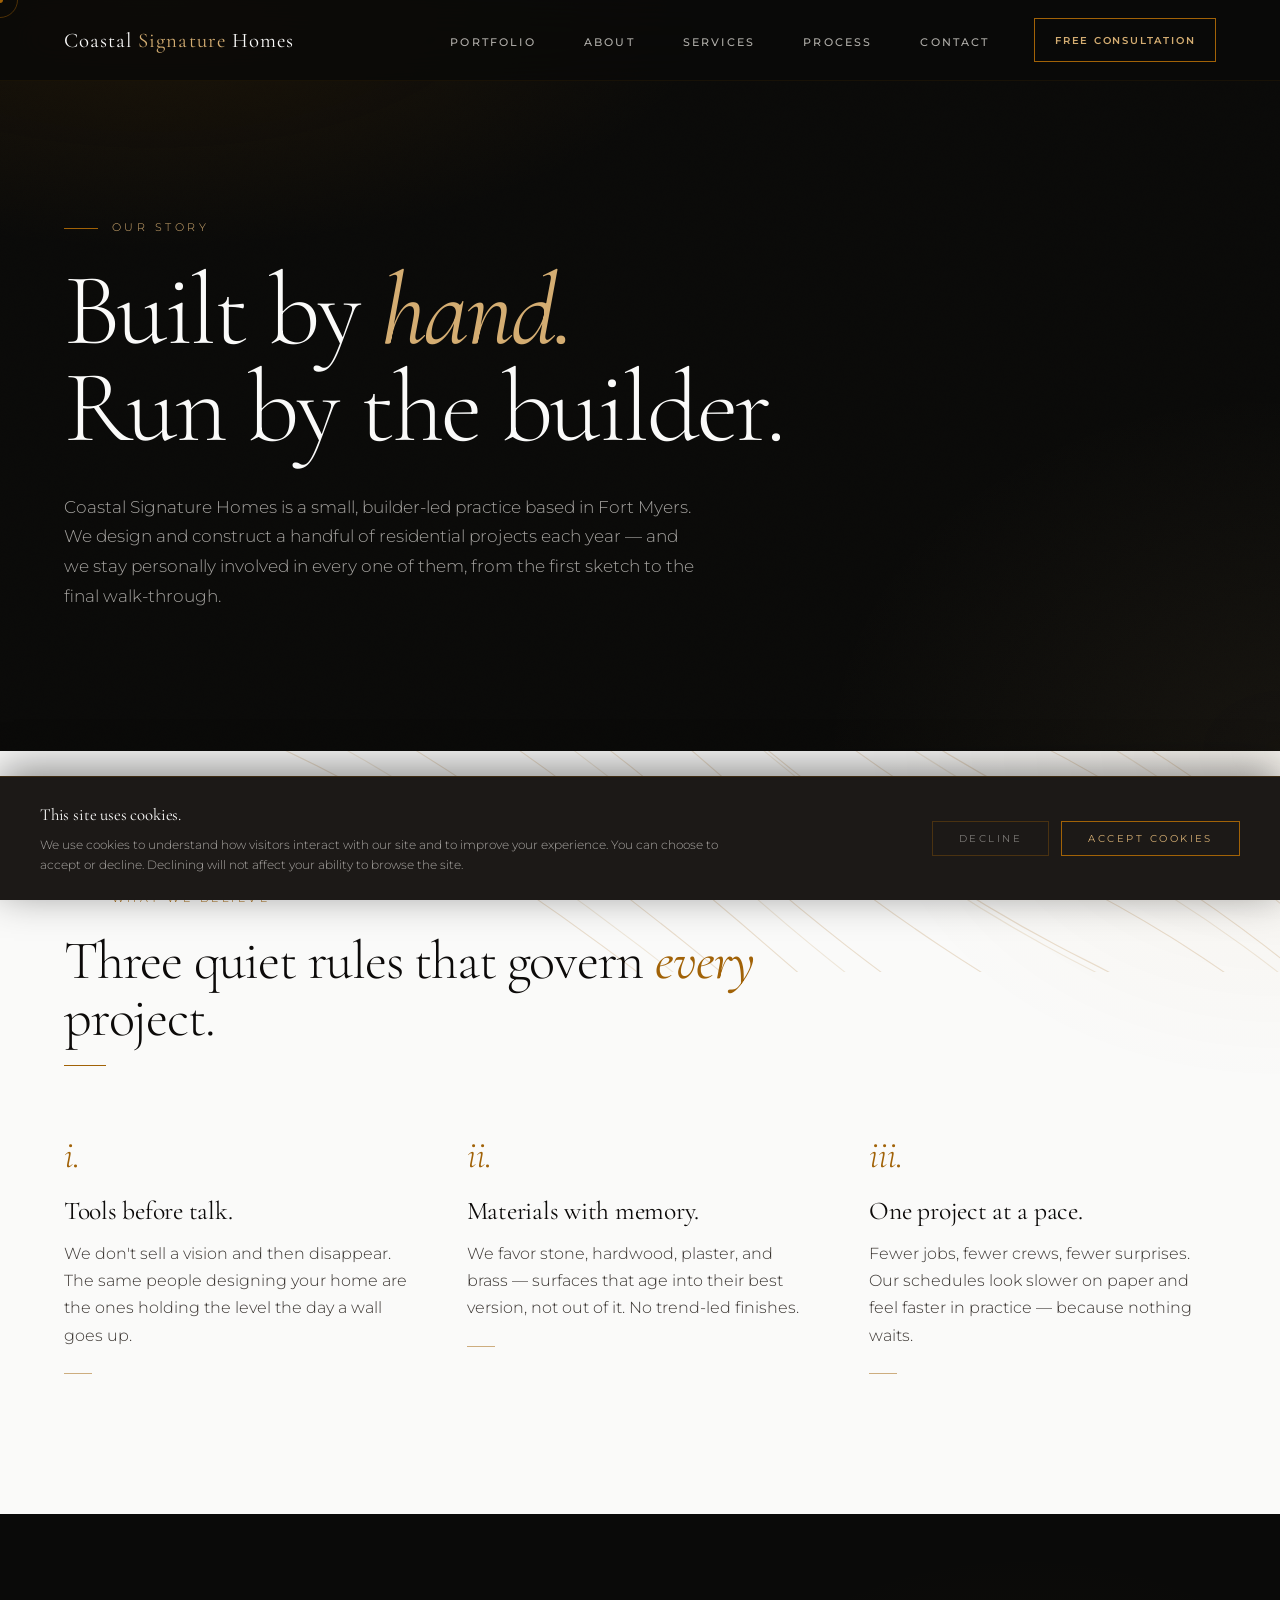
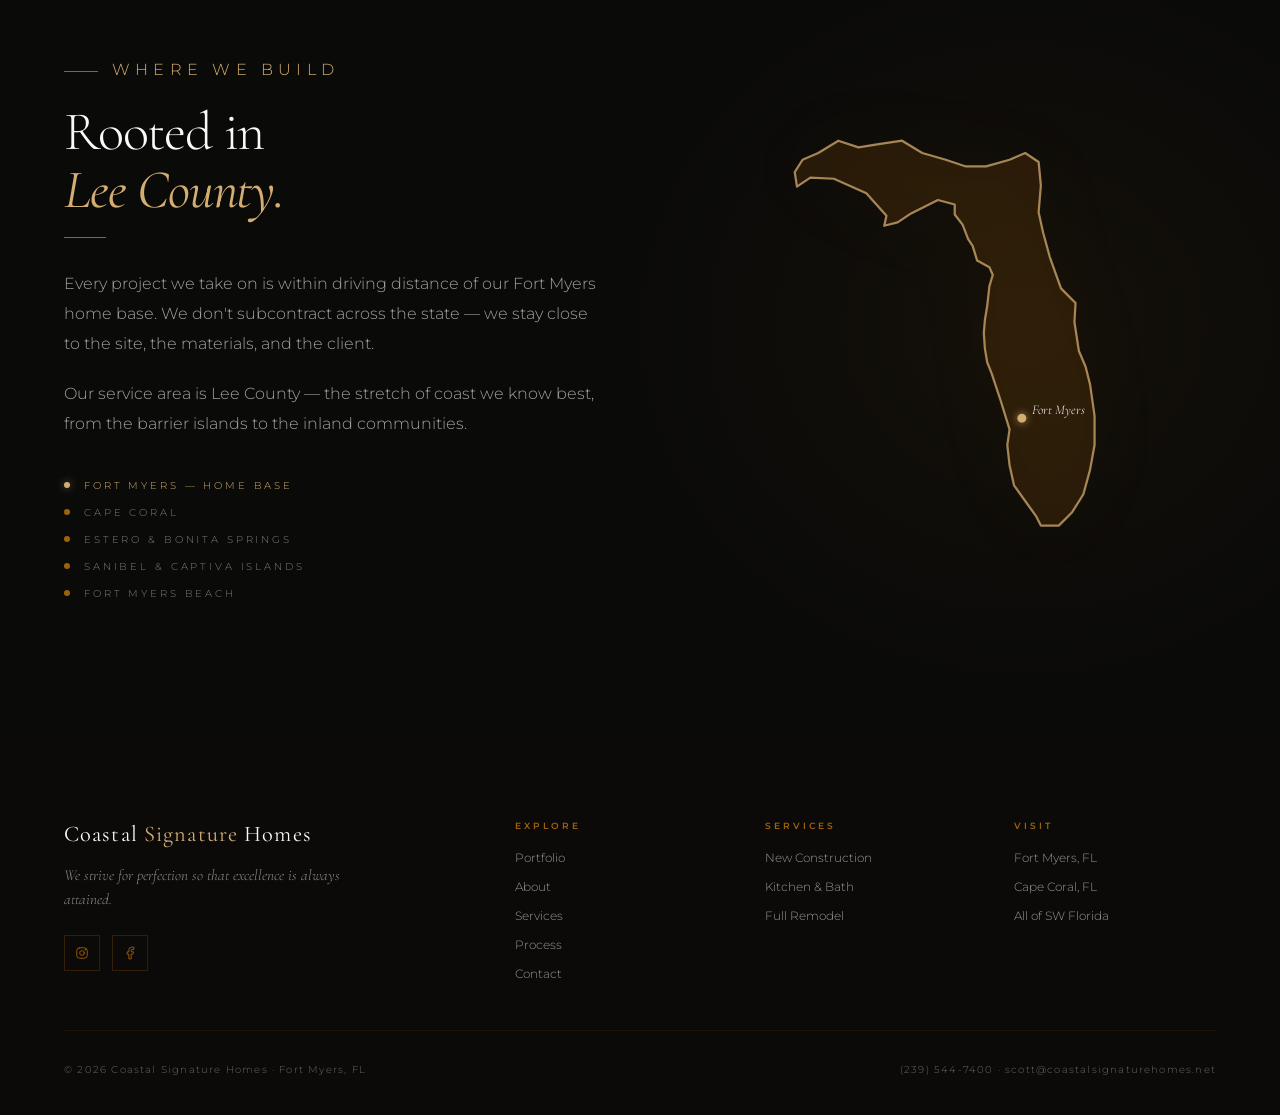
==== about.html @ e1c28768 "Add cookie consent banner to all pages - New assets/cookies.js — self-contained banner with Accept /" ====
<!DOCTYPE html>
<html lang="en">
<head>
<meta charset="UTF-8" />
<meta name="viewport" content="width=device-width, initial-scale=1.0, viewport-fit=cover" />
<meta name="description" content="About Coastal Signature Homes — a small, builder-led team crafting custom homes and remodels across Southwest Florida." />
<title>About — Coastal Signature Homes</title>
<link rel="preconnect" href="https://fonts.googleapis.com">
<link rel="preconnect" href="https://fonts.gstatic.com" crossorigin>
<link href="https://fonts.googleapis.com/css2?family=Cormorant+Garamond:ital,wght@0,300;0,400;0,500;0,600;1,300;1,400;1,500&family=Montserrat:wght@300;400;500;600;700&display=swap" rel="stylesheet">
<link rel="stylesheet" href="assets/site.css">

<!-- SEO -->
<link rel="canonical" href="https://coastalsignaturehomes.net/about.html" />
<meta name="robots" content="index,follow,max-image-preview:large" />
<meta name="theme-color" content="#1C1917" />
<meta name="geo.region" content="US-FL" /><meta name="geo.placename" content="Fort Myers" />
<meta property="og:type" content="website" />
<meta property="og:site_name" content="Coastal Signature Homes" />
<meta property="og:title" content="About Coastal Signature Homes — Builder-led custom homes in SWFL" />
<meta property="og:description" content="A small, builder-led team crafting custom homes and remodels across Fort Myers, Cape Coral, and Southwest Florida." />
<meta property="og:url" content="https://coastalsignaturehomes.net/about.html" />
<meta property="og:image" content="https://coastalsignaturehomes.net/images/about-kitchen.jpeg" />
<meta name="twitter:card" content="summary_large_image" />
<meta name="twitter:title" content="About Coastal Signature Homes" />
<meta name="twitter:description" content="A small, builder-led team crafting custom homes and remodels across Southwest Florida." />
<meta name="twitter:image" content="https://coastalsignaturehomes.net/images/about-kitchen.jpeg" />
<link rel="icon" type="image/svg+xml" href="data:image/svg+xml,%3Csvg xmlns='http://www.w3.org/2000/svg' viewBox='0 0 32 32'%3E%3Crect width='32' height='32' fill='%231C1917'/%3E%3Ctext x='50%25' y='58%25' text-anchor='middle' fill='%23d4ad72' font-family='Georgia,serif' font-size='18' font-weight='600'%3ECS%3C/text%3E%3C/svg%3E" />
<script type="application/ld+json">
{
  "@context": "https://schema.org",
  "@graph": [
    {
      "@type": "AboutPage",
      "@id": "https://coastalsignaturehomes.net/about.html#webpage",
      "url": "https://coastalsignaturehomes.net/about.html",
      "name": "About — Coastal Signature Homes",
      "description": "About Coastal Signature Homes — a small, builder-led team crafting custom homes and remodels across Southwest Florida.",
      "isPartOf": { "@id": "https://coastalsignaturehomes.net/#website" },
      "about": { "@id": "https://coastalsignaturehomes.net/#business" },
      "breadcrumb": { "@id": "https://coastalsignaturehomes.net/about.html#breadcrumb" }
    },
    {
      "@type": "BreadcrumbList",
      "@id": "https://coastalsignaturehomes.net/about.html#breadcrumb",
      "itemListElement": [
        { "@type": "ListItem", "position": 1, "name": "Home", "item": "https://coastalsignaturehomes.net/" },
        { "@type": "ListItem", "position": 2, "name": "About", "item": "https://coastalsignaturehomes.net/about.html" }
      ]
    },
    {
      "@type": "Organization",
      "@id": "https://coastalsignaturehomes.net/#business",
      "name": "Coastal Signature Homes",
      "url": "https://coastalsignaturehomes.net/",
      "telephone": "+1-239-544-7400",
      "email": "scott@coastalsignaturehomes.net",
      "address": { "@type": "PostalAddress", "streetAddress": "16120 San Carlos Blvd, Unit 11", "addressLocality": "Fort Myers", "addressRegion": "FL", "postalCode": "33908", "addressCountry": "US" },
      "foundingDate": "2004",
      "founder": { "@type": "Person", "name": "Scott" }
    }
  ]
}
</script>
<style>
/* ---- Subpage scaffolding ---- */
.sub-hero { position: relative; padding: 220px 64px 140px; background:
    radial-gradient(ellipse 80% 60% at 12% 0%, rgba(161,98,7,0.12) 0%, transparent 55%),
    radial-gradient(ellipse 60% 80% at 100% 100%, rgba(212,173,114,0.06) 0%, transparent 60%),
    #0A0A09;
  border-bottom: 1px solid rgba(161,98,7,0.10);
  overflow: hidden;
}
.sub-hero::before { content:''; position:absolute; inset:0; background: url("data:image/svg+xml;utf8,<svg xmlns='http://www.w3.org/2000/svg' width='160' height='160'><filter id='n'><feTurbulence type='fractalNoise' baseFrequency='0.9' numOctaves='2' stitchTiles='stitch'/><feColorMatrix values='0 0 0 0 0.7  0 0 0 0 0.55  0 0 0 0 0.25  0 0 0 0.035 0'/></filter><rect width='100%' height='100%' filter='url(%23n)'/></svg>"); opacity: .6; pointer-events:none; mix-blend-mode: overlay; }
.sub-hero-inner { max-width: 1200px; margin: 0 auto; position: relative; }
.sub-eyebrow { font-family: var(--font-body); font-size: 0.68rem; letter-spacing: 0.32em; text-transform: uppercase; color: var(--csh-gold-lt); margin: 0 0 28px; }
.sub-eyebrow::before { content:''; display:inline-block; width:34px; height:1px; background: var(--csh-gold); vertical-align: middle; margin-right: 14px; }
.sub-title { font-family: var(--font-display); font-weight: 300; color: var(--csh-ivory); font-size: clamp(3.2rem, 8vw, 6.4rem); line-height: 0.95; letter-spacing: -0.025em; margin: 0; }
.sub-title em { font-style: italic; color: var(--csh-gold-lt); font-weight: 400; }
.sub-lede { max-width: 640px; margin: 36px 0 0; color: rgba(245,242,237,0.66); font-size: 1.06rem; line-height: 1.75; font-weight: 300; }
.sub-meta { margin-top: 56px; display:flex; gap:48px; flex-wrap:wrap; font-family: var(--font-body); font-size: 0.66rem; letter-spacing: 0.26em; text-transform: uppercase; color: rgba(245,242,237,0.45); }
.sub-meta span strong { display:block; color: var(--csh-gold-lt); font-weight: 500; letter-spacing: 0.22em; margin-bottom: 6px; }
.sub-section { padding: 140px 64px; background: #0A0A09; color: var(--csh-ivory); position: relative; }
.sub-section.light { background:
    radial-gradient(ellipse 60% 80% at 100% 0%, rgba(161,98,7,0.05) 0%, transparent 55%),
    var(--csh-ivory); color: var(--csh-ink); }
.sub-inner { max-width: 1200px; margin: 0 auto; }
.sub-h2 { font-family: var(--font-display); font-weight: 300; font-size: clamp(2.2rem, 4.4vw, 3.4rem); line-height: 1.05; letter-spacing: -0.022em; margin: 0 0 18px; color: var(--csh-ivory); }
.sub-h2 em { font-style: italic; color: var(--csh-gold-lt); font-weight: 400; }
.sub-section.light .sub-h2 { color: var(--csh-ink); }
.sub-section.light .sub-h2 em { color: var(--csh-gold); }
.sub-section p { color: rgba(245,242,237,0.78); }
.sub-section.light p { color: #3a3531; }
.sub-rule { width: 42px; height: 1px; background: var(--csh-gold); border:0; margin: 0 0 30px; }

@media (max-width: 900px) {
  .sub-hero { padding: 160px 24px 80px; }
  .sub-section { padding: 90px 24px; }
  .sub-meta { gap: 28px; }
}

.about-grid { display:grid; grid-template-columns: 1fr 1fr; gap: 80px; align-items: center; }
.about-portrait { aspect-ratio: 3/4; overflow:hidden; border-radius:2px; }
.about-portrait img { width:100%; height:100%; object-fit:cover; }
.about-copy p { color: rgba(245,242,237,0.66); font-size: 1.04rem; line-height: 1.85; font-weight: 300; margin: 0 0 22px; max-width: 520px; }
.about-sig { margin-top: 36px; font-family: var(--font-display); font-style: italic; font-size: 1.6rem; color: var(--csh-gold-lt); }
.about-sig + span { display:block; font-family: var(--font-body); font-size: .62rem; letter-spacing: .28em; text-transform: uppercase; color: rgba(245,242,237,0.42); margin-top: 6px; }
.values { display:grid; grid-template-columns: repeat(3, 1fr); gap: 56px; }
.value h3 { font-family: var(--font-display); font-weight: 400; font-size: 1.6rem; color: var(--csh-ink); margin: 22px 0 14px; letter-spacing: -0.01em; }
.value p { color: #4a4540; font-size: 0.98rem; line-height: 1.75; font-weight: 300; margin: 0; }
.value .v-num { font-family: var(--font-display); font-style: italic; color: var(--csh-gold); font-size: 2.4rem; line-height: 1; }
.value::after { content:''; display:block; width:28px; height:1px; background: var(--csh-gold); margin-top: 24px; opacity: .5; }
@media (max-width: 900px){ .about-grid{ grid-template-columns: 1fr; gap: 48px; } .values{ grid-template-columns: 1fr; gap: 40px; } }

/* ---- Florida map section ---- */
.map-section { padding: 140px 64px; background: #0A0A09; position: relative; overflow: hidden; }
.map-section::before { content:''; position:absolute; inset:0; background: radial-gradient(ellipse 50% 70% at 80% 50%, rgba(161,98,7,0.07) 0%, transparent 65%); pointer-events:none; }
.map-inner { max-width: 1200px; margin: 0 auto; display: grid; grid-template-columns: 1fr 1fr; gap: 80px; align-items: center; }
.map-copy .sub-h2 { color: var(--csh-ivory); }
.map-copy p { color: rgba(245,242,237,0.66); font-size: 1.02rem; line-height: 1.85; font-weight: 300; margin: 0 0 20px; }
.map-areas { margin-top: 40px; display: flex; flex-direction: column; gap: 14px; }
.map-area-item { display: flex; align-items: center; gap: 14px; font-family: var(--font-body); font-size: 0.64rem; letter-spacing: 0.28em; text-transform: uppercase; color: rgba(245,242,237,0.5); }
.map-area-item::before { content:''; width: 6px; height: 6px; border-radius: 50%; background: var(--csh-gold); flex-shrink: 0; }
.map-area-item.primary { color: var(--csh-gold-lt); }
.map-area-item.primary::before { background: var(--csh-gold-lt); box-shadow: 0 0 8px rgba(212,173,114,0.6); }
.map-visual { display: flex; align-items: flex-start; justify-content: center; padding-top: 20px; }
.map-svg-wrap { width: 100%; max-width: 320px; margin: 0 auto; }
.map-svg-wrap svg { width: 100%; height: auto; display: block; filter: drop-shadow(0 0 40px rgba(161,98,7,0.12)); }
.fl-body { fill: rgba(161,98,7,0.18); stroke: rgba(212,173,114,0.75); stroke-width: 2; stroke-linejoin: round; stroke-linecap: round; }
.fl-service { fill: rgba(161,98,7,0.22); stroke: rgba(212,173,114,0.55); stroke-width: 1.2; }
.fm-pin-ring { fill: none; stroke: var(--csh-gold-lt); stroke-width: 1.5; opacity: 0; animation: pingRing 2.4s ease-out infinite; }
.fm-pin-ring-2 { animation-delay: 0.8s; }
.fm-pin-ring-3 { animation-delay: 1.6s; }
.fm-pin-dot { fill: var(--csh-gold-lt); filter: drop-shadow(0 0 4px rgba(212,173,114,0.8)); }
@keyframes pingRing { 0% { r: 5; opacity: 0.8; } 100% { r: 20; opacity: 0; } }
.fm-label-city { font-family: var(--font-display); font-style: italic; font-size: 12px; fill: var(--csh-ivory); }
.map-grid-line { stroke: rgba(212,173,114,0.06); stroke-width: 1; stroke-dasharray: 3 6; }
.map-coord { font-family: var(--font-body); font-size: 7px; letter-spacing: 0.12em; fill: rgba(212,173,114,0.22); }
@media (max-width: 900px) {
  .map-section { padding: 90px 24px; }
  .map-inner { grid-template-columns: 1fr; gap: 56px; }
  .map-visual { order: -1; }
  .map-svg-wrap { max-width: 260px; }
}

</style>
</head><body class="home-curves">
<div id="scroll-progress" aria-hidden="true"></div>
<div id="csh-cursor-ring"></div>
<div id="csh-cursor-dot"></div>
<a href="#top" id="to-top" aria-label="Back to top">
  <svg width="16" height="16" viewBox="0 0 24 24" fill="none" stroke="currentColor" stroke-width="1.5" stroke-linecap="round" stroke-linejoin="round"><line x1="12" y1="19" x2="12" y2="5"/><polyline points="5 12 12 5 19 12"/></svg>
</a>
<aside class="mobile-cta-dock" aria-label="Quick actions">
  <a class="cta-call" href="tel:2395447400" aria-label="Call (239) 544-7400">
    <svg viewBox="0 0 24 24" fill="none" stroke="currentColor" stroke-width="1.8" stroke-linecap="round" stroke-linejoin="round"><path d="M22 16.92v3a2 2 0 01-2.18 2 19.79 19.79 0 01-8.63-3.07A19.5 19.5 0 013.07 10.8 19.79 19.79 0 01.22 2.18 2 2 0 012.2 0h3a2 2 0 012 1.72 12.84 12.84 0 00.7 2.81 2 2 0 01-.45 2.11L6.91 7.09a16 16 0 006 6l.45-.45a2 2 0 012.11-.45 12.84 12.84 0 002.81.7A2 2 0 0122 14.92z"/></svg>
    Call Now
  </a>
  <a class="cta-contact" href="contact.html" aria-label="Get a free consultation">
    Free Consult
    <svg viewBox="0 0 24 24" fill="none" stroke="currentColor" stroke-width="1.8" stroke-linecap="round" stroke-linejoin="round"><line x1="5" y1="12" x2="19" y2="12"/><polyline points="12 5 19 12 12 19"/></svg>
  </a>
</aside>
<a id="top"></a>
<nav class="csh-nav scrolled" id="csh-nav">
  <a href="index.html" class="csh-nav-brand c-link">Coastal <em>Signature</em> Homes</a>
  <ul class="csh-nav-list">
    <li><a href="portfolio.html" class="csh-nav-lnk c-link">Portfolio</a></li>
    <li><a href="about.html" class="csh-nav-lnk c-link is-active">About</a></li>
    <li><a href="services.html" class="csh-nav-lnk c-link">Services</a></li>
    <li><a href="process.html" class="csh-nav-lnk c-link">Process</a></li>
    <li><a href="contact.html" class="csh-nav-lnk c-link">Contact</a></li>
    <li><a href="contact.html" class="btn-wipe btn-nav c-link"><span>Free Consultation</span></a></li>
  </ul>
  <button class="hbr" id="hbr" aria-label="Open navigation" aria-expanded="false"><span></span><span></span><span></span></button>
</nav>
<div class="mob-menu" id="mobMenu" role="dialog" aria-label="Navigation" aria-modal="true">
  <button class="mob-close" id="mobClose" aria-label="Close menu" type="button">
    <svg width="20" height="20" viewBox="0 0 24 24" fill="none" stroke="currentColor" stroke-width="1.5" stroke-linecap="round" stroke-linejoin="round"><line x1="18" y1="6" x2="6" y2="18"/><line x1="6" y1="6" x2="18" y2="18"/></svg>
  </button>
  <a href="index.html">Home</a>
  <a href="portfolio.html">Portfolio</a>
  <a href="about.html">About</a>
  <a href="services.html">Services</a>
  <a href="process.html">Process</a>
  <a href="contact.html">Contact</a>
  <a href="tel:2395447400" style="color:var(--csh-gold); font-size:.72rem; letter-spacing:.28em; text-transform:uppercase; margin-top:8px; font-family:var(--font-body); font-weight:600;">(239) 544-7400</a>
</div>
<section class="sub-hero ">
  <div class="sub-hero-inner">
    <p class="sub-eyebrow">Our Story</p>
    <h1 class="sub-title">Built by <em>hand.</em><br>Run by the builder.</h1>
    <p class="sub-lede">Coastal Signature Homes is a small, builder-led practice based in Fort Myers. We design and construct a handful of residential projects each year — and we stay personally involved in every one of them, from the first sketch to the final walk-through.</p>
  </div>
</section>
<section class="sub-section light">
  <div class="sub-inner">
    <p class="sub-eyebrow" style="color: var(--csh-gold);">What we believe</p>
    <h2 class="sub-h2" style="color: var(--csh-ink); max-width: 720px;">Three quiet rules that govern <em>every</em> project.</h2>
    <hr class="sub-rule">
    <div class="values" style="margin-top: 70px;">
      <div class="value csh-reveal">
        <div class="v-num">i.</div>
        <h3>Tools before talk.</h3>
        <p>We don't sell a vision and then disappear. The same people designing your home are the ones holding the level the day a wall goes up.</p>
      </div>
      <div class="value csh-reveal csh-delay-1">
        <div class="v-num">ii.</div>
        <h3>Materials with memory.</h3>
        <p>We favor stone, hardwood, plaster, and brass — surfaces that age into their best version, not out of it. No trend-led finishes.</p>
      </div>
      <div class="value csh-reveal csh-delay-2">
        <div class="v-num">iii.</div>
        <h3>One project at a pace.</h3>
        <p>Fewer jobs, fewer crews, fewer surprises. Our schedules look slower on paper and feel faster in practice — because nothing waits.</p>
      </div>
    </div>
  </div>
</section>
<section class="map-section">
  <div class="map-inner">
    <div class="map-copy csh-reveal">
      <p class="sub-eyebrow" style="color:var(--csh-gold-lt);">Where we build</p>
      <h2 class="sub-h2">Rooted in<br><em>Lee County.</em></h2>
      <hr class="sub-rule">
      <p>Every project we take on is within driving distance of our Fort Myers home base. We don't subcontract across the state — we stay close to the site, the materials, and the client.</p>
      <p>Our service area is Lee County — the stretch of coast we know best, from the barrier islands to the inland communities.</p>
      <div class="map-areas">
        <div class="map-area-item primary">Fort Myers — Home Base</div>
        <div class="map-area-item">Cape Coral</div>
        <div class="map-area-item">Estero &amp; Bonita Springs</div>
        <div class="map-area-item">Sanibel &amp; Captiva Islands</div>
        <div class="map-area-item">Fort Myers Beach</div>
      </div>
    </div>
    <div class="map-visual csh-reveal csh-delay-1">
      <div class="map-svg-wrap">
        <svg viewBox="-6 -6 286 362" xmlns="http://www.w3.org/2000/svg" aria-label="Map of Florida with Fort Myers marked">
          <!--
            Projection: x = (lon + 87.6) * 35.5
                        y = (31.0 - lat) * 56.9
            ~55 real coordinate points traced clockwise from NE corner.
          -->
          <path class="fl-body" d="
            M 218,19
            L 220,40  L 218,64  L 222,82  L 228,104
            L 238,132 L 251,145 L 250,162 L 254,188
            L 260,202 L 264,218 L 268,246 L 268,272
            L 264,294 L 258,316 L 248,332 L 236,344
            L 220,344 L 216,336
            L 206,322 L 196,308 L 192,290 L 190,272
            L 192,258 L 188,245 L 184,232 L 180,220
            L 176,208 L 172,198 L 170,186 L 169,172
            L 170,160 L 172,148 L 174,130 L 177,120
            L 174,113 L 163,107 L 159,94  L 155,88
            L 150,75  L 143,66  L 143,57
            L 128,53  L 104,65  L 92,73
            L 80,76   L 82,67   L 64,47
            L 35,34   L 14,33   L 2,41
            L 0,28    L 7,17    L 21,11
            L 39,0    L 57,6    L 75,3
            L 96,0    L 114,11  L 135,17
            L 153,23  L 171,23  L 192,17
            L 206,11  L 218,19 Z
          "/>

          <!-- Fort Myers pin (26.64N, 81.87W → x=203, y=248) -->
          <circle class="fm-pin-ring"               cx="203" cy="248" r="5"/>
          <circle class="fm-pin-ring fm-pin-ring-2" cx="203" cy="248" r="5"/>
          <circle class="fm-pin-ring fm-pin-ring-3" cx="203" cy="248" r="5"/>
          <circle class="fm-pin-dot"                cx="203" cy="248" r="4"/>
          <text class="fm-label-city"               x="212" y="244">Fort Myers</text>
        </svg>
      </div>
    </div>
  </div>
</section>
<footer class="ft csh-grain">
  <div class="ft-grid">
    <div>
      <a href="index.html" class="ft-brand">Coastal <span>Signature</span> Homes</a>
      <p class="ft-tag">We strive for perfection so that excellence is always attained.</p>
      <div class="ft-social-row">
        <a href="#" class="ft-social c-link" aria-label="Instagram"><svg width="14" height="14" viewBox="0 0 24 24" fill="none" stroke="currentColor" stroke-width="1.5" stroke-linecap="round" stroke-linejoin="round"><rect x="3" y="3" width="18" height="18" rx="5"/><circle cx="12" cy="12" r="4"/><circle cx="17.5" cy="6.5" r="0.6" fill="currentColor"/></svg></a>
        <a href="#" class="ft-social c-link" aria-label="Facebook"><svg width="14" height="14" viewBox="0 0 24 24" fill="none" stroke="currentColor" stroke-width="1.5" stroke-linecap="round" stroke-linejoin="round"><path d="M18 2h-3a5 5 0 0 0-5 5v3H7v4h3v8h4v-8h3l1-4h-4V7a1 1 0 0 1 1-1h3z"/></svg></a>
      </div>
    </div>
    <div class="ft-col">
      <p class="ft-col-h">Explore</p>
      <ul><li><a href="portfolio.html">Portfolio</a></li><li><a href="about.html">About</a></li><li><a href="services.html">Services</a></li><li><a href="process.html">Process</a></li><li><a href="contact.html">Contact</a></li></ul>
    </div>
    <div class="ft-col">
      <p class="ft-col-h">Services</p>
      <ul><li><a href="services.html">New Construction</a></li><li><a href="services.html">Kitchen &amp; Bath</a></li><li><a href="services.html">Full Remodel</a></li></ul>
    </div>
    <div class="ft-col">
      <p class="ft-col-h">Visit</p>
      <ul><li><a>Fort Myers, FL</a></li><li><a>Cape Coral, FL</a></li><li><a>All of SW Florida</a></li></ul>
    </div>
  </div>
  <div class="ft-bottom">
    <span>© <span id="yr"></span> Coastal Signature Homes · Fort Myers, FL</span>
    <span>(239) 544-7400 · scott@coastalsignaturehomes.net</span>
  </div>
</footer>
<script>
document.getElementById('yr').textContent = new Date().getFullYear();
/* nav scroll */
var nav=document.getElementById('csh-nav');
function navState(){ if(window.scrollY>40) nav.classList.add('scrolled'); else nav.classList.add('scrolled'); }
navState();
window.addEventListener('scroll', navState, {passive:true});
/* scroll progress */
var sp=document.getElementById('scroll-progress');
window.addEventListener('scroll', function(){ var h=document.documentElement; var pct=(h.scrollTop)/(h.scrollHeight-h.clientHeight)*100; sp.style.width=pct+'%'; }, {passive:true});
/* back to top */
var tt=document.getElementById('to-top');
window.addEventListener('scroll', function(){ if(window.scrollY>600) tt.classList.add('show'); else tt.classList.remove('show'); }, {passive:true});
/* mob menu */
var hbr=document.getElementById('hbr'), mm=document.getElementById('mobMenu'), mc=document.getElementById('mobClose');
function mob(o){ mm.classList.toggle('open',o); hbr.setAttribute('aria-expanded',o); document.body.style.overflow=o?'hidden':''; }
hbr.addEventListener('click',()=>mob(true)); mc.addEventListener('click',()=>mob(false));
mm.querySelectorAll('a').forEach(a=>a.addEventListener('click',()=>mob(false)));
/* reveals */
var io=new IntersectionObserver(function(es){es.forEach(e=>{if(e.isIntersecting){e.target.classList.add('visible');io.unobserve(e.target);}})},{threshold:0.15});
document.querySelectorAll('.csh-reveal').forEach(el=>io.observe(el));
/* custom cursor */
var ring=document.getElementById('csh-cursor-ring'), dot=document.getElementById('csh-cursor-dot');
var hasMouse = window.matchMedia('(pointer:fine)').matches;
if(hasMouse){
  document.body.classList.add('has-cursor');
  window.addEventListener('mousemove', function(e){ ring.style.transform='translate('+(e.clientX-16)+'px,'+(e.clientY-16)+'px)'; dot.style.transform='translate('+(e.clientX-3)+'px,'+(e.clientY-3)+'px)'; });
  document.querySelectorAll('.c-link, a, button, input, textarea').forEach(el=>{
    el.addEventListener('mouseenter',()=>{ring.classList.add('hover');dot.classList.add('hover');});
    el.addEventListener('mouseleave',()=>{ring.classList.remove('hover');dot.classList.remove('hover');});
  });
}
</script>
<script src="assets/cookies.js"></script>
</body>
</html>
---- assets/site.css ----
/* ========== TOKENS ========== */
:root {
  --csh-gold:#A16207; --csh-gold-lt:#d4ad72; --csh-gold-pale:#f0ddb0;
  --csh-charcoal:#1C1917; --csh-ink:#0C0A09; --csh-surface:#44403C;
  --csh-ivory:#FAFAF9; --csh-sand:#e8e0d3; --csh-sand-mid:#c9bfaf;
  --csh-border:#D6D3D1; --csh-muted:#64748B; --csh-text-dim:#4a4640;
  --font-display:'Cormorant Garamond', Georgia, serif;
  --font-body:'Montserrat', system-ui, -apple-system, sans-serif;
  --ease-spring: cubic-bezier(0.16, 1, 0.3, 1);
  --ease-gold:   cubic-bezier(0.25, 0.46, 0.45, 0.94);
  --grad-gold-rule: linear-gradient(90deg, #A16207, #d4ad72);
  --grad-radial-dark:
    radial-gradient(ellipse 70% 60% at 5% 5%,  rgba(161,98,7,0.06) 0%, transparent 65%),
    radial-gradient(ellipse 50% 70% at 95% 95%, rgba(212,173,114,0.04) 0%, transparent 65%),
    #1C1917;
  --grad-radial-light:
    radial-gradient(ellipse 60% 50% at 10% 0%, rgba(161,98,7,0.08) 0%, transparent 70%),
    radial-gradient(ellipse 40% 60% at 90% 100%, rgba(161,98,7,0.05) 0%, transparent 70%);
  --grain-svg: url("data:image/svg+xml,%3Csvg xmlns='http://www.w3.org/2000/svg' width='300' height='300'%3E%3Cfilter id='n'%3E%3CfeTurbulence type='fractalNoise' baseFrequency='0.75' numOctaves='4' stitchTiles='stitch'/%3E%3C/filter%3E%3Crect width='300' height='300' filter='url(%23n)' opacity='0.035'/%3E%3C/svg%3E");
}

/* ========== BASE ========== */
*, *::before, *::after { box-sizing: border-box; }
html, body { overflow-x: hidden; margin: 0; padding: 0; }
body {
  font-family: var(--font-body); font-weight: 300; color: var(--csh-ink);
  background: var(--csh-ivory); cursor: none;
  -webkit-font-smoothing: antialiased; -moz-osx-font-smoothing: grayscale;
}
@media (pointer: coarse) { body { cursor: auto; } #csh-cursor-dot, #csh-cursor-ring { display:none !important; } }
@media (prefers-reduced-motion: reduce) {
  *, *::before, *::after { animation-duration:.01ms !important; transition-duration:.01ms !important; }
  .csh-reveal { opacity:1 !important; transform:none !important; }
  body { cursor: auto; } #csh-cursor-dot, #csh-cursor-ring { display:none !important; }
}
h1, h2, h3 { font-family: var(--font-display); font-weight: 300; letter-spacing: -0.03em; line-height: 1.12; color: var(--csh-charcoal); margin: 0; }
p { margin: 0; }
a { color: inherit; }
img { display: block; max-width: 100%; }

/* ========== CURSOR ========== */
#csh-cursor-dot, #csh-cursor-ring { position: fixed; left:0; top:0; pointer-events:none; transform: translate(-50%,-50%); }
#csh-cursor-dot { z-index:9999; width:6px; height:6px; border-radius:50%; background:var(--csh-gold); transition: width .2s, height .2s, background .2s; }
#csh-cursor-ring { z-index:9998; width:36px; height:36px; border-radius:50%; border:1px solid rgba(161,98,7,0.45); transition: width .35s var(--ease-spring), height .35s var(--ease-spring), border-color .2s, opacity .2s; }
body.c-hover #csh-cursor-dot { width:10px; height:10px; background: var(--csh-gold-lt); }
body.c-hover #csh-cursor-ring { width:54px; height:54px; border-color: rgba(212,173,114,0.35); }
body.c-click #csh-cursor-dot { width:4px; height:4px; }
body.c-click #csh-cursor-ring { width:22px; height:22px; }

/* ========== GRAIN + SURFACES ========== */
.csh-grain { position: relative; }
.csh-grain::before { content:''; position:absolute; inset:0; z-index:1; pointer-events:none; background-image: var(--grain-svg); background-repeat: repeat; mix-blend-mode: overlay; }
.csh-radial-dark  { background: var(--grad-radial-dark); }
.csh-radial-light { background: var(--grad-radial-light); }

/* ========== IMAGE TREATMENT ========== */
.csh-img-wrap { position: relative; overflow: hidden; }
.csh-img-wrap::after { content:''; position:absolute; inset:0; z-index:1; pointer-events:none; background: rgba(161,98,7,0.07); mix-blend-mode: multiply; }
.csh-img-wrap > img { width:100%; height:100%; object-fit: cover; display:block; transition: transform .82s var(--ease-gold); }

/* ========== EYEBROW + RULE ========== */
.csh-eyebrow { display:inline-block; font-family: var(--font-body); font-weight: 600; font-size: 0.58rem; letter-spacing: 0.35em; text-transform: uppercase; color: var(--csh-gold); }
.csh-eyebrow.on-dark { color: var(--csh-gold-lt); }
.csh-rule { display: block; width: 44px; height: 1px; background: var(--grad-gold-rule); border: 0; margin: 32px 0; }
.csh-rule.center { margin-left:auto; margin-right:auto; }
em.gold { font-style: italic; color: var(--csh-gold); font-weight: inherit; }
em.gold.on-dark { color: var(--csh-gold-lt); }

/* ========== BUTTON WIPE ========== */
.btn-wipe { position: relative; overflow: hidden; cursor: none; display: inline-block; text-decoration: none; font-family: var(--font-body); font-weight: 600; }
.btn-wipe::before { content:''; position:absolute; inset:0; background: var(--csh-gold); transform: translateX(-101%); transition: transform .42s var(--ease-gold); z-index:0; }
.btn-wipe:hover::before { transform: translateX(0); }
.btn-wipe > span { position: relative; z-index: 1; transition: color .38s ease; display:inline-flex; align-items:center; gap:12px; }
.btn-wipe:hover > span { color: var(--csh-ink); }
.btn-wipe:active { opacity:.85; transform: scale(.99); }
.btn-wipe:focus-visible { outline: 2px solid var(--csh-gold-lt); outline-offset: 3px; }
.btn-hero { border: 1px solid var(--csh-gold); color: var(--csh-gold-lt); font-size: 0.62rem; letter-spacing: 0.22em; text-transform: uppercase; padding: 16px 40px; }
.btn-dark { border: 1px solid var(--csh-charcoal); background: var(--csh-charcoal); color: var(--csh-ivory); font-size: 0.62rem; letter-spacing: 0.22em; text-transform: uppercase; padding: 16px 32px; }
.btn-nav  { border: 1px solid var(--csh-gold); color: var(--csh-gold-lt); font-size: 0.62rem; letter-spacing: 0.18em; text-transform: uppercase; padding: 9.6px 20px; text-align: center; }
.btn-nav > span { justify-content: center; width: 100%; text-align: center; }

/* ========== REVEAL ========== */
.csh-reveal { opacity: 0; transform: translateY(26px); transition: opacity .9s var(--ease-spring), transform .9s var(--ease-spring); }
.csh-reveal.visible { opacity: 1; transform: translateY(0); }
.csh-delay-1 { transition-delay: .1s; } .csh-delay-2 { transition-delay: .22s; }
.csh-delay-3 { transition-delay: .34s; } .csh-delay-4 { transition-delay: .46s; }
.csh-delay-5 { transition-delay: .58s; }

/* ========== NAV ========== */
.csh-nav { position: fixed; top:0; left:0; right:0; z-index: 100; display:flex; justify-content: space-between; align-items: center; padding: 28px 64px; transition: background .5s ease, padding .4s ease, border-color .5s ease; }
.csh-nav.scrolled { background: rgba(10,10,9,0.86); backdrop-filter: blur(22px) saturate(180%); -webkit-backdrop-filter: blur(22px) saturate(180%); border-bottom: 1px solid rgba(161,98,7,0.1); padding-top: 18px; padding-bottom: 18px; }
.csh-nav-brand { font-family: var(--font-display); font-weight: 400; font-size: 1.3rem; letter-spacing: 0.05em; color: var(--csh-ivory); text-decoration: none; cursor: none; }
.csh-nav-brand em { color: var(--csh-gold-lt); font-style: normal; }
.csh-nav-list { display:flex; gap: 40px; list-style:none; margin:0; padding:0; align-items:center; }
.csh-nav-lnk { position: relative; color: rgba(245,242,237,0.7); font-size: 0.68rem; font-weight: 500; letter-spacing: 0.2em; text-transform: uppercase; text-decoration:none; cursor:none; transition: color .2s; }
.csh-nav-lnk::after { content:''; position:absolute; bottom:-3px; left:0; right:0; height:1px; background: var(--csh-gold-lt); transform: scaleX(0); transform-origin: left; transition: transform .3s var(--ease-gold); }
.csh-nav-lnk:hover { color: var(--csh-gold-lt); }
.csh-nav-lnk:hover::after { transform: scaleX(1); }
.hbr { display:none; flex-direction: column; gap: 5px; background: transparent; border: 0; padding: 4px; cursor: none; }
.hbr span { display:block; width:24px; height: 1.5px; background: var(--csh-ivory); transition: transform .4s var(--ease-spring), opacity .3s, width .3s; transform-origin: center; }
.hbr.open span:nth-child(1) { transform: translateY(6.5px) rotate(45deg); }
.hbr.open span:nth-child(2) { opacity: 0; width: 0; }
.hbr.open span:nth-child(3) { transform: translateY(-6.5px) rotate(-45deg); }
.mob-menu { position: fixed; inset: 0; z-index: 105; display:flex; flex-direction: column; align-items:center; justify-content:center; gap: 36px; background: rgba(10,10,9,0.97); backdrop-filter: blur(24px); opacity: 0; pointer-events: none; transition: opacity .45s var(--ease-spring); }
.mob-menu.open { opacity: 1; pointer-events: all; }
.mob-menu a { font-family: var(--font-display); color: var(--csh-ivory); font-size: 3rem; font-weight: 300; letter-spacing: -0.03em; text-decoration:none; }
.mob-close { position: absolute; top: 18px; right: 18px; width: 48px; height: 48px; display: inline-flex; align-items: center; justify-content: center; background: transparent; border: 1px solid rgba(161,98,7,0.4); color: var(--csh-ivory); cursor: pointer; padding: 0; transition: border-color .25s, color .25s, background .25s; }
.mob-close:hover { border-color: var(--csh-gold-lt); color: var(--csh-gold-lt); background: rgba(161,98,7,0.08); }
.mob-close:focus-visible { outline: 2px solid var(--csh-gold-lt); outline-offset: 3px; }
@media (max-width: 900px) { .csh-nav { padding: 24px; } .csh-nav-list { display:none; } .hbr { display: flex; } }

/* ========== HERO ========== */
.hero { position: relative; height: 100vh; min-height: 700px; display: flex; align-items: center; justify-content: center; overflow: hidden; background: #1C1917; }
.hero-video { position: absolute; inset: 0; width: 100%; height: 100%; object-fit: cover; z-index: 0; }
.hero-overlay-1 { position:absolute; inset:0; z-index:5; pointer-events:none; background: linear-gradient(180deg, rgba(0,0,0,0.35) 0%, rgba(0,0,0,0.15) 40%, rgba(0,0,0,0.55) 100%); }
.hero-overlay-2 { position:absolute; inset:0; z-index:6; pointer-events:none; background: rgba(161,98,7,0.04); mix-blend-mode: multiply; }
.hero-frame { position: relative; z-index: 20; text-align: center; color: var(--csh-ivory); max-width: 920px; padding: 0 24px; }
.hero-eyebrow { color: #d4ad72; font-size: 0.62rem; letter-spacing: 0.34em; text-transform: uppercase; font-weight: 600; margin-bottom: 28px; text-shadow: 0 1px 8px rgba(0,0,0,0.6); animation: fadeUp 1.4s var(--ease-spring) 0.1s both; }
.hero h1 { font-family: var(--font-display); font-weight: 300; line-height: 1.04; margin-bottom: 24px; font-size: clamp(3rem, 7vw, 6rem); letter-spacing: -0.03em; color: var(--csh-ivory); animation: fadeUp 1.4s var(--ease-spring) 0.22s both; text-shadow: 0 4px 40px rgba(0,0,0,0.5); }
.hero h1 em { font-style: italic; color: var(--csh-gold-lt); font-weight: inherit; }
.hero-meta { color: rgba(245,242,237,0.78); font-size: 0.68rem; letter-spacing: 0.26em; text-transform: uppercase; margin-bottom: 40px; text-shadow: 0 1px 6px rgba(0,0,0,0.5); animation: fadeUp 1.4s var(--ease-spring) 0.34s both; }
.hero-meta .dot { margin: 0 12px; color: rgba(161,98,7,0.7); }
.hero-cta { animation: fadeUp 1.4s var(--ease-spring) 0.46s both; }
.hero-scroll { position: absolute; bottom: 40px; left: 50%; transform: translateX(-50%); z-index: 20; display:flex; flex-direction: column; align-items: center; gap: 8px; pointer-events: none; }
.hero-scroll span { color: rgba(245,242,237,0.4); font-size: 0.56rem; letter-spacing: 0.26em; text-transform: uppercase; }
.hero-scroll .line { width: 1px; height: 56px; background: linear-gradient(to bottom, var(--csh-gold), transparent); animation: scrollPulse 2.4s ease-in-out infinite; }
@keyframes fadeUp { from { opacity: 0; transform: translateY(36px); } to { opacity: 1; transform: translateY(0); } }
@keyframes scrollPulse { 0%,100% { opacity: .55; transform: scaleY(1); } 50% { opacity: 1; transform: scaleY(1.12); } }

/* ========== STATS ========== */
.stats { display: grid; grid-template-columns: repeat(4, 1fr); position: relative; background: radial-gradient(ellipse 70% 60% at 5% 100%, rgba(161,98,7,0.06) 0%, transparent 65%), radial-gradient(ellipse 70% 60% at 5% 5%, rgba(161,98,7,0.06) 0%, transparent 65%), radial-gradient(ellipse 50% 70% at 95% 95%, rgba(212,173,114,0.04) 0%, transparent 65%), #1C1917; }
.stats.csh-radial-dark { background: radial-gradient(ellipse 70% 60% at 5% 100%, rgba(161,98,7,0.06) 0%, transparent 65%), radial-gradient(ellipse 70% 60% at 5% 5%, rgba(161,98,7,0.06) 0%, transparent 65%), radial-gradient(ellipse 50% 70% at 95% 95%, rgba(212,173,114,0.04) 0%, transparent 65%), #1C1917; }
.csh-stat { position: relative; text-align: center; padding: 80px 24px; border-right: 1px solid rgba(161,98,7,0.08); }
.csh-stat:last-child { border-right: 0; }
.csh-stat-num { font-family: var(--font-display); font-weight: 300; color: var(--csh-gold-lt); display: block; line-height: 1; margin-bottom: 16px; font-size: clamp(3.4rem, 7vw, 5.6rem); }
.csh-stat-num::after { display: none; }
.csh-stat-lbl { display: block; color: rgba(245,242,237,0.55); font-size: 0.72rem; letter-spacing: 0.28em; text-transform: uppercase; }
@media (max-width: 700px) { .stats { grid-template-columns: 1fr 1fr; } .csh-stat:nth-child(2) { border-right: 0; } }

/* ========== PROJECTS ========== */
.projects { padding-top: 112px; }
.section-head { padding: 0 64px; margin-bottom: 64px; }
.section-head h2 { font-size: clamp(2.2rem, 4.5vw, 3.8rem); margin: 0; color: var(--csh-ivory); }
.section-head.light h2 { color: var(--csh-charcoal); }
.section-head.center { text-align: center; max-width: 560px; margin-left:auto; margin-right:auto; padding: 0 24px 0; margin-bottom: 64px; }
.section-head.center .csh-rule { margin-left:auto; margin-right:auto; }
.proj-grid { display: grid; grid-template-columns: 1fr 1fr; gap: 24px; padding: 0 24px 24px; }
.proj-card { position: relative; overflow: hidden; cursor: none; outline: none; box-shadow: 0 24px 60px -20px rgba(0,0,0,0.5); transition: box-shadow .5s var(--ease-spring), transform .5s var(--ease-spring); min-height: 380px; }
.proj-tall { grid-row: span 2; min-height: 763px; }
.proj-card::after { content:''; position:absolute; inset:14px; z-index:25; border: 1px solid rgba(161,98,7,0); pointer-events:none; transition: border-color .5s var(--ease-spring); }
.proj-card:hover { box-shadow: 0 36px 80px -16px rgba(0,0,0,0.7), 0 0 0 1px rgba(161,98,7,0.25); transform: translateY(-4px); }
.proj-card:hover::after { border-color: rgba(161,98,7,0.35); }
.proj-card .csh-img-wrap { position: absolute; inset: 0; }
.proj-card img { transition: transform .95s var(--ease-gold); }
.proj-card:hover img { transform: scale(1.06); }
.proj-card .overlay { position: absolute; inset: 0; z-index: 10; pointer-events: none; background: linear-gradient(to top, rgba(0,0,0,0.86) 0%, transparent 52%); }
.proj-card .copy { position: absolute; inset: 0; z-index: 20; display: flex; align-items: flex-end; padding: 40px; color: var(--csh-ivory); }
.proj-loc { color: var(--csh-gold-lt); font-size: 0.58rem; letter-spacing: 0.26em; text-transform: uppercase; margin: 0 0 8px; font-weight: 500; }
.proj-title { font-family: var(--font-display); font-weight: 300; font-size: 1.65rem; line-height: 1.2; margin: 0 0 8px; color: var(--csh-ivory); }
.proj-tall .proj-title { font-size: 1.75rem; }
.proj-desc { max-height: 0; overflow: hidden; color: transparent; transition: max-height .52s var(--ease-spring), color .4s ease; font-size: 0.7rem; line-height: 1.6; font-weight: 300; margin: 0; }
.proj-card:hover .proj-desc { max-height: 120px; color: rgba(245,242,237,0.72); }
.proj-arrow { display: none !important; }
@media (max-width: 900px) { .proj-grid { grid-template-columns: 1fr; } .proj-tall { grid-row: auto; min-height: 460px; } .section-head { padding: 0 24px; } }

/* ========== ABOUT ========== */
.about { display: grid; grid-template-columns: 1fr 1fr; position: relative; background: var(--csh-sand); }
.about-img-wrap { padding: 0; height: 100%; }
.about-img-wrap .csh-img-wrap { min-height: 600px; height: 100%; }
.about-img-wrap .csh-img-wrap img { width: 100%; height: 100%; object-fit: cover; display: block; }
.about-img-wrap .csh-img-wrap::after { display: none; }
.about-img-wrap img { transform: translateZ(0); backface-visibility: hidden; }
.about-panel { background: var(--csh-ivory); padding: 96px 64px; display: flex; flex-direction: column; justify-content: center; position: relative; }
.about-panel h2 { font-size: clamp(2rem, 4vw, 3.4rem); }
.about-panel p { color: var(--csh-text-dim); font-size: 0.87rem; line-height: 1.95; font-weight: 300; margin: 0; }
.about-panel p + p { margin-top: 16px; }
.about-stats { display: grid; grid-template-columns: 1fr 1fr; gap: 32px; margin-top: 48px; }
.about-stat-num { font-family: var(--font-display); font-weight: 300; color: var(--csh-gold); font-size: 2.8rem; line-height: 1; margin-bottom: 8px; }
.about-stat-lbl { color: var(--csh-muted); font-size: 0.6rem; letter-spacing: 0.2em; text-transform: uppercase; font-weight: 500; }
@media (max-width: 900px) { .about { grid-template-columns: 1fr; } .about-img-wrap { padding: 48px 24px 0; } .about-panel { padding: 64px 24px; } }

/* ========== BRAND STATEMENT ========== */
.brand-statement { position: relative; background: #1C1917; padding: 260px 64px 160px; text-align: center; overflow: hidden; }
.brand-statement p { font-family: var(--font-display); font-style: italic; font-weight: 300; color: var(--csh-ivory); font-size: clamp(2.25rem, 5.4vw, 4.75rem); letter-spacing: -0.02em; line-height: 1.18; max-width: 1200px; margin: 0 auto; position: relative; z-index: 2; }
.brand-statement span { color: var(--csh-gold-lt); }
@media (max-width: 700px) { .brand-statement { padding: 120px 24px; } }

/* ========== SERVICES ========== */
.services { background: var(--csh-ivory); padding-top: 112px; }
.svc-grid { display: grid; grid-template-columns: repeat(3, 1fr); gap: 20px; padding: 0 24px; }
.svc-card { position: relative; overflow: hidden; cursor: none; height: 560px; box-shadow: 0 20px 50px -16px rgba(0,0,0,0.45); transition: box-shadow .5s var(--ease-spring), transform .5s var(--ease-spring); }
.svc-card:hover { box-shadow: 0 30px 70px -10px rgba(0,0,0,0.65), 0 0 0 1px rgba(161,98,7,0.3); transform: translateY(-6px); }
.svc-card::before { content:''; position:absolute; inset:18px; z-index:25; pointer-events:none; border: 1px solid rgba(161,98,7,0); transition: border-color .55s var(--ease-spring); }
.svc-card:hover::before { border-color: rgba(161,98,7,0.4); }
.svc-card .csh-img-wrap { position: absolute; inset: 0; }
.svc-card img { transition: transform .82s var(--ease-gold); }
.svc-card:hover img { transform: scale(1.07); }
.svc-card .overlay { position: absolute; inset: 0; z-index: 10; pointer-events: none; background: linear-gradient(to top, rgba(0,0,0,0.9) 0%, rgba(0,0,0,0.06) 60%); }
.svc-card .copy { position: absolute; inset: 0; z-index: 20; display: flex; flex-direction: column; justify-content: flex-end; padding: 40px; color: var(--csh-ivory); }
.svc-num { font-family: var(--font-display); font-size: 3rem; font-weight: 300; line-height: 1; margin-bottom: 16px; color: rgba(161,98,7,0.28); }
.svc-line { width: 0; height: 1px; background: var(--csh-gold); margin-bottom: 16px; transition: width .5s var(--ease-gold); }
.svc-card:hover .svc-line { width: 44px; }
.svc-title { font-family: var(--font-display); font-weight: 300; font-size: 1.85rem; color: var(--csh-ivory); line-height: 1.2; margin: 0 0 8px; }
.svc-text { max-height: 0; overflow: hidden; color: transparent; transition: max-height .55s var(--ease-spring), color .4s ease .05s; font-size: 0.72rem; line-height: 1.75; font-weight: 300; margin: 0; }
.svc-card:hover .svc-text { max-height: 160px; color: rgba(245,242,237,0.7); }
@media (max-width: 900px) { .svc-grid { grid-template-columns: 1fr; } }

/* ========== GALLERY ========== */
.gal-section { background: radial-gradient(ellipse 70% 60% at 5% 100%, rgba(161,98,7,0.06) 0%, transparent 65%), #1C1917; padding: 96px 0; }
.gal-strip { display: flex; overflow: hidden; height: clamp(420px, 60vw, 760px); margin: 0 auto; max-width: 1600px; }
button.gal-item { font: inherit; color: inherit; background: transparent; border: 0; padding: 0; text-align: left; }
.gal-item { flex: 1; overflow: hidden; position: relative; cursor: pointer; transition: flex .65s cubic-bezier(0.25, 0.46, 0.45, 0.94); will-change: flex-grow; transform: translateZ(0); outline: none; }
.gal-item:focus-visible { box-shadow: inset 0 0 0 2px var(--csh-gold-lt); }
.gal-item.active { flex: 2.6; }
.gal-item img { width: 100%; height: 100%; object-fit: cover; filter: brightness(0.55) saturate(0.85); transition: transform .65s cubic-bezier(0.25, 0.46, 0.45, 0.94), filter .5s ease; will-change: transform, filter; transform: translateZ(0) scale(1); }
.gal-item.active img { transform: translateZ(0) scale(1.04); filter: brightness(0.95) saturate(1.02); }
@media (hover: hover) { .gal-item:hover img { filter: brightness(0.78) saturate(0.95); } }
.gal-lbl { position: absolute; bottom: 0; left: 0; right: 0; z-index: 20; padding: 16px 24px; color: var(--csh-ivory); font-size: 0.6rem; letter-spacing: 0.22em; text-transform: uppercase; opacity: 0; transform: translateY(5px); transition: opacity .38s, transform .38s var(--ease-spring); }
.gal-item.active .gal-lbl { opacity: 1; transform: translateY(0); }
.gal-item::after { content:''; position:absolute; inset:0; z-index: 10; pointer-events: none; background: linear-gradient(to top, rgba(0,0,0,0.7) 0%, transparent 50%); }
/* + cue badge on each item */
.gal-cue { position: absolute; top: 16px; right: 16px; z-index: 21; width: 36px; height: 36px; display: inline-flex; align-items: center; justify-content: center; border: 1px solid rgba(245,242,237,0.55); color: var(--csh-ivory); background: rgba(10,10,9,0.35); backdrop-filter: blur(6px); -webkit-backdrop-filter: blur(6px); transition: transform .42s var(--ease-spring), border-color .3s, background .3s, opacity .3s; pointer-events: none; }
.gal-cue::before, .gal-cue::after { content:''; position: absolute; background: currentColor; transition: transform .42s var(--ease-spring); }
.gal-cue::before { width: 12px; height: 1px; }
.gal-cue::after { width: 1px; height: 12px; }
.gal-item.active .gal-cue { border-color: var(--csh-gold-lt); color: var(--csh-gold-lt); background: rgba(28,25,23,0.55); transform: rotate(45deg); }
.gal-item:hover .gal-cue { border-color: var(--csh-gold-lt); }
/* tap hint under gallery */
.gal-hint { display: flex; align-items: center; justify-content: center; gap: 12px; margin-top: 28px; color: rgba(245,242,237,0.55); font-family: var(--font-body); font-weight: 600; font-size: 0.62rem; letter-spacing: 0.28em; text-transform: uppercase; }
.gal-hint .ln { width: 36px; height: 1px; background: linear-gradient(90deg, transparent, rgba(161,98,7,0.5), transparent); }
.gal-hint .ic { display: inline-flex; width: 22px; height: 22px; border: 1px solid rgba(161,98,7,0.45); align-items: center; justify-content: center; color: var(--csh-gold-lt); }
.gal-hint .ic svg { width: 11px; height: 11px; }

/* ========== PROCESS ========== */
.process { padding: 112px 64px; position: relative; }
.process .section-head { text-align: center; margin-bottom: 80px; padding: 0; }
.process .section-head h2 { font-size: clamp(2rem, 4.5vw, 3.8rem); }
.process .section-head .csh-rule { margin-left:auto; margin-right:auto; }
.proc-grid { position: relative; display: grid; grid-template-columns: repeat(5, 1fr); gap: 56px; }
.proc-line { position: absolute; top: 44px; left: 10%; right: 10%; height: 1px; background: rgba(161,98,7,0.12); overflow: hidden; }
.proc-fill { height: 1px; width: 0; background: var(--grad-gold-rule); transition: width 1.9s var(--ease-gold); }
.proc-step { text-align: center; position: relative; z-index: 2; }
.step-circle { width: 80px; height: 80px; border: 1px solid rgba(161,98,7,0.3); border-radius: 9999px; display: flex; align-items: center; justify-content: center; margin: 0 auto 32px; font-family: var(--font-display); font-size: 1.25rem; color: rgba(161,98,7,0.5); background: var(--csh-charcoal); position: relative; z-index: 2; transition: border-color .38s, color .38s, background .38s, box-shadow .38s; }
.proc-step:hover .step-circle { border-color: var(--csh-gold); color: var(--csh-gold); background: rgba(161,98,7,0.07); box-shadow: 0 0 0 1px rgba(161,98,7,0.35), 0 4px 20px rgba(161,98,7,0.15); }
.step-title { font-family: var(--font-display); font-weight: 400; font-size: 1.1rem; color: rgba(245,242,237,0.85); margin: 0 0 8px; transition: color .3s; }
.proc-step:hover .step-title { color: var(--csh-gold-lt); }
.step-desc { font-size: 0.68rem; line-height: 1.75; font-weight: 300; color: rgba(245,242,237,0.38); max-width: 180px; margin: 0 auto; }
@media (max-width: 900px) { .process { padding: 80px 24px; } .proc-grid { grid-template-columns: 1fr 1fr; gap: 40px; } .proc-line { display: none; } }

/* ========== TESTIMONIALS (redesigned) ========== */
.testimonials {
  position: relative; overflow: hidden; padding: 96px 0;
  background:
    radial-gradient(ellipse 70% 60% at 5% 100%, rgba(161,98,7,0.06) 0%, transparent 65%),
    radial-gradient(ellipse 70% 60% at 5% 5%, rgba(161,98,7,0.06) 0%, transparent 65%),
    radial-gradient(ellipse 50% 70% at 95% 95%, rgba(212,173,114,0.04) 0%, transparent 65%),
    #1C1917;
}
.testimonials .t-head-left h2{ color: var(--csh-ivory); }
.testimonials .csh-eyebrow{ color: var(--csh-gold-lt); }
.testimonials .t-subtitle{ color: rgba(245,242,237,0.55); }
.testimonials::before {
  content:''; position:absolute; inset:0; pointer-events:none; opacity:0.95;
  background-image: url("data:image/svg+xml,%3Csvg xmlns='http://www.w3.org/2000/svg' width='1600' height='900' viewBox='0 0 1600 900' preserveAspectRatio='none'%3E%3Cg fill='none' stroke='%23A16207' stroke-width='1'%3E%3Cg stroke-opacity='0.13'%3E%3Cpath d='M-200,-100 Q200,80 400,180 T800,420 T1200,640 T1600,860'/%3E%3Cpath d='M-200,-40 Q220,140 420,240 T820,480 T1220,700 T1600,920'/%3E%3Cpath d='M-200,20 Q240,200 440,300 T840,540 T1240,760 T1620,980'/%3E%3Cpath d='M-160,80 Q260,260 460,360 T860,600 T1260,820 T1640,1040'/%3E%3Cpath d='M-120,150 Q280,330 480,430 T880,670 T1280,890 T1660,1110'/%3E%3Cpath d='M-80,230 Q300,400 500,500 T900,740 T1300,960 T1680,1180'/%3E%3Cpath d='M-40,320 Q320,470 520,570 T920,810 T1320,1030 T1700,1240'/%3E%3Cpath d='M0,420 Q340,540 540,640 T940,880 T1340,1100 T1720,1300'/%3E%3Cpath d='M60,520 Q360,610 560,710 T960,950 T1360,1170 T1740,1360'/%3E%3Cpath d='M120,620 Q380,680 580,780 T980,1020 T1380,1240 T1760,1420'/%3E%3C/g%3E%3Cg stroke-opacity='0.1'%3E%3Cpath d='M-220,-60 Q210,90 410,200 T810,440 T1210,660 T1610,880'/%3E%3Cpath d='M-180,40 Q250,220 450,320 T850,560 T1250,780 T1630,1000'/%3E%3Cpath d='M-100,180 Q290,340 490,440 T890,680 T1290,900 T1670,1120'/%3E%3Cpath d='M0,360 Q330,500 530,600 T930,840 T1330,1060 T1710,1280'/%3E%3Cpath d='M100,560 Q370,650 570,750 T970,990 T1370,1210 T1750,1390'/%3E%3C/g%3E%3C/g%3E%3C/svg%3E");
  background-size: 100% 100%;
  background-repeat: no-repeat;
}
.t-header { position: relative; z-index: 2; display: grid; grid-template-columns: 1fr auto; align-items: end; gap: 32px; max-width: 1320px; margin: 0 auto 56px; padding: 0 64px; }
.t-head-left h2 { font-size: clamp(2rem, 4.2vw, 3.4rem); margin: 14px 0 0; }
.t-subtitle { color: var(--csh-text-dim); font-family: var(--font-body); font-weight: 400; font-size: 0.85rem; line-height: 1.7; max-width: 480px; margin: 20px 0 0; }
.t-nav { display: flex; gap: 10px; }
.t-arrow { width: 52px; height: 52px; border-radius: 50%; display: inline-flex; align-items: center; justify-content: center; background: var(--csh-ivory); border: 1px solid var(--csh-gold); color: var(--csh-gold); cursor: pointer; padding: 0; transition: background .3s, color .3s, transform .3s var(--ease-spring), box-shadow .3s; }
.t-arrow:hover { transform: translateY(-2px); box-shadow: 0 10px 24px -8px rgba(161,98,7,0.4); }
.t-arrow:focus-visible { outline: 2px solid var(--csh-gold-lt); outline-offset: 3px; }
.t-arrow svg { width: 18px; height: 18px; }
.t-arrow:hover,
.t-arrow:active,
.t-arrow.t-arrow-on { background: var(--csh-gold); color: var(--csh-ivory); border-color: var(--csh-gold); }

.t-viewport { position: relative; z-index: 2; margin: 0 auto; padding: 0; overflow-x: auto; overflow-y: visible; scroll-snap-type: x mandatory; scroll-behavior: smooth; -ms-overflow-style: none; scrollbar-width: none; -webkit-mask-image: linear-gradient(90deg, transparent, #000 6%, #000 94%, transparent); mask-image: linear-gradient(90deg, transparent, #000 6%, #000 94%, transparent); }
.t-viewport::-webkit-scrollbar { display: none; }
.t-track { display: flex; gap: 28px; padding: 16px 64px; }
.t-card2 { flex: 0 0 420px; min-width: 420px; scroll-snap-align: start; position: relative; background: var(--csh-ivory); padding: 32px 30px 28px; border-radius: 20px; box-shadow: 0 2px 6px rgba(28,25,23,0.06), 0 18px 48px -14px rgba(28,25,23,0.18); transition: transform .42s var(--ease-spring), box-shadow .42s var(--ease-spring); display: flex; flex-direction: column; gap: 16px; min-height: 360px; }
.t-card2:hover { transform: translateY(-6px); box-shadow: 0 4px 10px rgba(161,98,7,0.1), 0 28px 64px -12px rgba(28,25,23,0.3); }
.t-top { display: flex; justify-content: space-between; align-items: flex-start; }
.t-bigquote { font-family: var(--font-display); color: var(--csh-gold); font-size: 3.4rem; line-height: 0.7; opacity: 0.55; }
.t-stars { color: var(--csh-gold); font-size: 0.95rem; letter-spacing: 0.18em; }
.t-card2 .t-body { font-family: var(--font-display); font-style: italic; font-weight: 400; color: var(--csh-charcoal); line-height: 1.7; font-size: 0.98rem; margin: 0; flex: 1; }
.t-foot { display: flex; align-items: center; gap: 14px; padding-top: 18px; border-top: 1px solid rgba(28,25,23,0.08); }
.t-avatar { width: 44px; height: 44px; border-radius: 50%; flex-shrink: 0; display: inline-flex; align-items: center; justify-content: center; background: var(--csh-sand); border: 1px solid var(--csh-gold); font-family: var(--font-display); font-weight: 500; font-size: 1.2rem; color: var(--csh-gold); }
.t-name { font-family: var(--font-display); font-weight: 500; color: var(--csh-charcoal); font-size: 1.02rem; margin: 0; letter-spacing: 0; }
.t-role { color: var(--csh-muted); font-size: 0.6rem; letter-spacing: 0.18em; text-transform: uppercase; font-weight: 600; margin: 4px 0 0; }

.t-dots { display: none; gap: 8px; justify-content: center; margin-top: 36px; padding: 0 20px; position: relative; z-index: 2; }
.t-dot { width: 9px; height: 9px; border-radius: 50%; padding: 0; background: rgba(161,98,7,0.28); border: 0; cursor: pointer; transition: background .3s, width .3s, border-radius .3s; }
.t-dot.active { background: var(--csh-gold); width: 28px; border-radius: 6px; }
.t-dot:focus-visible { outline: 2px solid var(--csh-gold-lt); outline-offset: 3px; }

@media (max-width: 1100px) {
  .t-header { padding: 0 32px; }
  .t-viewport { padding: 0 32px; }
}
@media (max-width: 900px) {
  .testimonials { padding: 72px 0; }
  .t-header { padding: 0 20px; margin-bottom: 36px; }
  .t-viewport { padding: 0; -webkit-mask-image: none; mask-image: none; }
  .t-track { padding: 8px 20px; gap: 16px; }
  .t-card2 { flex: 0 0 calc(100% - 40px); min-width: calc(100% - 40px); padding: 28px 22px 24px; min-height: 320px; border-radius: 18px; }
  .t-dots { display: flex; }
  .t-arrow { width: 46px; height: 46px; }
}
@media (max-width: 540px) {
  .t-header { grid-template-columns: 1fr; align-items: start; gap: 24px; }
  .t-nav { justify-content: flex-start; }
  .t-head-left h2 { font-size: clamp(1.9rem, 8vw, 2.4rem); }
}

/* ========== CONTACT (full-bleed map + dark form, redesigned) ========== */
.contact-v2 { display: grid; grid-template-columns: 1fr 1fr; min-height: 720px; background: var(--csh-charcoal); position: relative; overflow: hidden; }

/* Full-bleed map background */
.contact-bg { position: absolute; inset: 0; z-index: 0; overflow: hidden; background: #0a0908; }
.contact-map { position: absolute; inset: 0; width: 100%; height: 100%; border: 0; pointer-events: none; filter: grayscale(1) brightness(0.32) contrast(1.7) saturate(0); }
.contact-bg-fade { position: absolute; inset: 0; pointer-events: none; background: linear-gradient(90deg, rgba(28,25,23,0) 0%, rgba(28,25,23,0) 28%, rgba(28,25,23,0.55) 48%, rgba(28,25,23,0.92) 65%, var(--csh-charcoal) 80%, var(--csh-charcoal) 100%); }

/* Pin marker — sits on the actual map at the geographic point (25% from left) */
/* Pin tip is at exactly the geographic point of the lat/lng (25.1% from left, 54.4% from top — the centroid of the OSM bbox where the original marker sat) */
/* Pin anchored at the actual geographic point of the OSM bbox (25.1% × 54.3%). Lives inside .contact-bg so it always tracks the map. */
.map-pin-marker { position: absolute; left: 25.1%; top: 54.3%; transform: translate(-50%, -100%); z-index: 3; width: 44px; height: 60px; color: var(--csh-gold); pointer-events: none; filter: drop-shadow(0 10px 16px rgba(0,0,0,0.6)); animation: pinDrop 0.7s var(--ease-spring) both; }
.map-pin-marker svg { width: 100%; height: 100%; }
@keyframes pinDrop { 0% { transform: translate(-50%, -180%); opacity: 0; } 60% { transform: translate(-50%, -90%); opacity: 1; } 100% { transform: translate(-50%, -100%); opacity: 1; } }

/* Card — anchored at the same geographic point, sitting to the right of the pin, vertically centered with pin tip. Lives inside .contact-bg. */
.map-pin-card { position: absolute; left: calc(25.1% + 42px); top: 54.3%; transform: translateY(-50%); z-index: 2; display: flex; align-items: center; padding: 18px 24px; background: var(--csh-ivory); border-radius: 8px; box-shadow: 0 24px 48px -16px rgba(0,0,0,0.6), 0 8px 18px -6px rgba(0,0,0,0.5); max-width: 320px; min-width: 240px; text-decoration: none; transition: transform .35s var(--ease-spring), box-shadow .35s; cursor: pointer; pointer-events: auto; }
.map-pin-card:hover { transform: translateY(-54%); box-shadow: 0 32px 64px -16px rgba(0,0,0,0.7); }
.map-pin-body { display: flex; flex-direction: column; gap: 8px; }
.map-pin-addr { color: var(--csh-gold); font-family: var(--font-body); font-weight: 600; font-size: 0.7rem; letter-spacing: 0.16em; text-transform: uppercase; margin: 0; text-decoration: underline; text-underline-offset: 3px; text-decoration-color: rgba(161,98,7,0.4); }
.map-pin-line { display: inline-flex; align-items: center; gap: 8px; color: var(--csh-charcoal); font-family: var(--font-body); font-weight: 400; font-size: 0.78rem; margin: 0; }
.map-pin-line svg { width: 14px; height: 14px; stroke: var(--csh-gold); flex-shrink: 0; }

/* Form column */
.contact-form-wrap { grid-column: 2; background: transparent; padding: 88px 72px; display: flex; flex-direction: column; gap: 24px; position: relative; z-index: 2; }
.contact-form-wrap::before { content:''; position: absolute; inset: 0; pointer-events: none; background: radial-gradient(ellipse 70% 60% at 95% 5%, rgba(161,98,7,0.08), transparent 70%); }
.contact-pre { color: rgba(245,242,237,0.55); font-family: var(--font-body); font-weight: 400; font-size: 0.92rem; margin: 0; position: relative; }
.contact-h { font-family: var(--font-display); font-weight: 300; color: var(--csh-ivory); font-size: clamp(2rem, 3.4vw, 3rem); letter-spacing: -0.02em; line-height: 1.15; margin: 0 0 18px; position: relative; }
.contact-h em.gold { color: var(--csh-gold-lt); font-weight: 600; font-style: normal; }
.csh-form-v2 { display: flex; flex-direction: column; gap: 16px; position: relative; }
.form-row { display: grid; grid-template-columns: 1fr 1fr; gap: 16px; }
.csh-field-v2 { border: 1px solid rgba(245,242,237,0.12); background: rgba(245,242,237,0.04); padding: 16px 18px; width: 100%; font-family: var(--font-body); font-size: 0.85rem; font-weight: 400; color: var(--csh-ivory); outline: none; border-radius: 10px; -webkit-appearance: none; transition: border-color .25s, background .25s; }
.csh-field-v2::placeholder { color: rgba(245,242,237,0.42); }
.csh-field-v2:hover { border-color: rgba(161,98,7,0.4); }
.csh-field-v2:focus { border-color: var(--csh-gold); background: rgba(245,242,237,0.06); }
textarea.csh-field-v2 { resize: vertical; min-height: 130px; font-family: var(--font-body); }
.csh-select-v2 { appearance: none; background-image: url("data:image/svg+xml,%3Csvg xmlns='http://www.w3.org/2000/svg' viewBox='0 0 24 24' fill='none' stroke='%23d4ad72' stroke-width='1.5' stroke-linecap='round' stroke-linejoin='round'%3E%3Cpolyline points='6 9 12 15 18 9'/%3E%3C/svg%3E"); background-repeat: no-repeat; background-position: right 16px center; background-size: 14px; padding-right: 44px; }
.csh-select-v2 option { background: var(--csh-charcoal); color: var(--csh-ivory); }
.form-actions { display: flex; justify-content: flex-end; margin-top: 8px; position: relative; }
.send-btn { display: inline-flex; align-items: center; gap: 12px; padding: 16px 28px; background: var(--csh-ivory); color: var(--csh-charcoal); border: 1px solid var(--csh-ivory); border-radius: 12px; font-family: var(--font-body); font-weight: 700; font-size: 0.72rem; letter-spacing: 0.22em; text-transform: uppercase; cursor: pointer; transition: background .3s, color .3s, transform .3s var(--ease-spring), box-shadow .3s; }
.send-btn:hover { background: var(--csh-gold); color: var(--csh-ivory); border-color: var(--csh-gold); transform: translateY(-2px); box-shadow: 0 14px 32px -10px rgba(161,98,7,0.5); }
.send-btn:active { transform: translateY(0); }
.send-btn:focus-visible { outline: 2px solid var(--csh-gold-lt); outline-offset: 3px; }
.send-btn svg { width: 16px; height: 16px; }
.form-success { display: none; text-align: center; padding: 40px 0; font-family: var(--font-display); font-style: italic; color: var(--csh-gold-lt); font-size: 1.4rem; }
.form-success.show { display: block; }

@media (max-width: 1100px) {
  .contact-form-wrap { padding: 72px 48px; }
  .map-pin-card { max-width: 260px; min-width: 220px; padding: 14px 18px; }
}
@media (max-width: 900px) {
  .contact-v2 { grid-template-columns: 1fr; min-height: 0; }
  /* Hide the map background entirely on mobile — form-only layout. */
  .contact-bg { display: none !important; }
  .contact-bg-fade { background: linear-gradient(180deg, rgba(28,25,23,0) 0%, rgba(28,25,23,0) 18%, rgba(28,25,23,0.6) 30%, rgba(28,25,23,0.95) 42%, var(--csh-charcoal) 50%, var(--csh-charcoal) 100%); }
  .contact-form-wrap { background: var(--csh-charcoal); }
  /* Pin and card stay at the same geographic spot (25.1%, 54.3% of contact-bg) — but at this scale 54.3% × 420 = 228px down */
  .map-pin-marker { width: 32px; height: 44px; }
  .map-pin-card { max-width: 62vw; min-width: 0; padding: 10px 14px; gap: 6px; }
  .map-pin-card .map-pin-body { gap: 4px; }
  .map-pin-card .map-pin-addr { font-size: 0.58rem; letter-spacing: 0.12em; }
  .map-pin-card .map-pin-line { font-size: 0.68rem; gap: 6px; }
  .map-pin-card .map-pin-line svg { width: 11px; height: 11px; }
  .map-pin-card:hover { transform: translateY(-54%); }
  .contact-form-wrap { grid-column: 1; padding: 56px 24px 56px; margin-top: 0; }
  .form-row { grid-template-columns: 1fr; }
  .form-actions { justify-content: stretch; }
  .send-btn { width: 100%; justify-content: center; }
}

/* ========== CTA ========== */
.cta { position: relative; display: flex; align-items: center; justify-content: center; overflow: hidden; height: 65vh; min-height: 500px; }
.cta-bg { position: absolute; inset: -10% 0; background: url('https://www.coastalsignaturehomes.net/images/modern-dark-kitchen.jpeg') center/cover no-repeat, #1C1917; }
.cta::before { content:''; position:absolute; inset:0; background: linear-gradient(115deg, rgba(0,0,0,0.78) 0%, rgba(0,0,0,0.42) 100%); z-index: 1; }
.cta::after { content:''; position:absolute; inset:0; background: rgba(161,98,7,0.05); mix-blend-mode: multiply; pointer-events: none; z-index: 2; }
.cta-inner { position: relative; z-index: 3; text-align: center; color: var(--csh-ivory); padding: 0 32px; max-width: 720px; }
.cta-inner h2 { font-family: var(--font-display); font-weight: 300; color: var(--csh-ivory); font-size: clamp(2rem, 4.5vw, 3.6rem); letter-spacing: -0.03em; line-height: 1.15; margin: 0; text-shadow: 0 4px 40px rgba(0,0,0,0.5); }
.cta-inner h2 em { font-style: italic; color: var(--csh-gold-lt); font-weight: inherit; }
.cta-btns { margin-top: 40px; display: inline-flex; gap: 16px; flex-wrap: wrap; justify-content: center; }

/* ========== FOOTER ========== */
.ft { background: var(--csh-ink); color: rgba(245,242,237,0.6); padding: 80px 64px 40px; position: relative; }
.ft-grid { position: relative; z-index: 1; display: grid; grid-template-columns: 2fr 1fr 1fr 1fr; gap: 48px; padding-bottom: 48px; border-bottom: 1px solid rgba(161,98,7,0.12); }
.ft-brand { font-family: var(--font-display); color: var(--csh-ivory); font-size: 1.4rem; font-weight: 400; letter-spacing: 0.05em; text-decoration: none; }
.ft-brand span { color: var(--csh-gold-lt); }
.ft-tag { font-family: var(--font-display); font-style: italic; color: rgba(245,242,237,0.55); font-size: 0.95rem; line-height: 1.6; margin-top: 16px; max-width: 320px; font-weight: 300; }
.ft-social-row { display: flex; gap: 12px; margin-top: 24px; }
.ft-social { width: 36px; height: 36px; border: 1px solid rgba(161,98,7,0.25); display: flex; align-items: center; justify-content: center; color: var(--csh-gold); cursor: none; text-decoration: none; transition: border-color .3s, color .3s; }
.ft-social:hover { border-color: var(--csh-gold); color: var(--csh-gold-lt); }
.ft-col-h { color: var(--csh-gold); font-size: 0.58rem; letter-spacing: 0.32em; text-transform: uppercase; font-weight: 600; margin: 0 0 16px; }
.ft-col ul { list-style:none; margin:0; padding:0; display:flex; flex-direction: column; gap: 10px; }
.ft-col a { color: rgba(245,242,237,0.6); font-size: 0.78rem; font-weight: 300; text-decoration:none; cursor:none; transition: color .25s; }
.ft-col a:hover { color: var(--csh-gold-lt); }
.ft-bottom { position: relative; z-index: 1; margin-top: 32px; display: flex; justify-content: space-between; gap: 16px; flex-wrap: wrap; font-size: 0.62rem; letter-spacing: 0.12em; color: rgba(245,242,237,0.4); }
@media (max-width: 900px) { .ft { padding: 64px 24px 32px; } .ft-grid { grid-template-columns: 1fr 1fr; gap: 32px; } .ft-bottom { flex-direction: column; align-items: flex-start; } }
@media (max-width: 540px) { .ft-grid { grid-template-columns: 1fr; } }

/* =====================================================
   POLISH PASS — depth, mobile-first, conversion, a11y
   ===================================================== */

/* Scroll progress (top-of-page gold hairline) */
#scroll-progress { position: fixed; top: 0; left: 0; height: 2px; width: 0; background: linear-gradient(90deg, #A16207, #d4ad72); z-index: 120; pointer-events: none; will-change: width; }

/* Sticky mobile CTA dock */
.mobile-cta-dock { display: none; position: fixed; left: 0; right: 0; bottom: 0; z-index: 95; gap: 10px; padding: 10px 12px calc(10px + env(safe-area-inset-bottom, 0px)); background: rgba(10,10,9,0.93); backdrop-filter: blur(18px) saturate(180%); -webkit-backdrop-filter: blur(18px) saturate(180%); border-top: 1px solid rgba(161,98,7,0.28); }
.mobile-cta-dock a { flex: 1; display: inline-flex; align-items: center; justify-content: center; min-height: 48px; padding: 0 14px; text-decoration: none; font-family: var(--font-body); font-weight: 600; font-size: 0.66rem; letter-spacing: 0.2em; text-transform: uppercase; gap: 8px; }
.mobile-cta-dock .cta-call { background: var(--csh-gold); color: var(--csh-ink); }
.mobile-cta-dock .cta-call:active { background: var(--csh-gold-lt); }
.mobile-cta-dock .cta-contact { border: 1px solid var(--csh-gold); color: var(--csh-gold-lt); background: transparent; }
.mobile-cta-dock svg { width: 14px; height: 14px; }
@media (max-width: 900px) { .mobile-cta-dock { display: flex; } body { padding-bottom: 76px; } }

/* Back-to-top */
#to-top { position: fixed; right: 18px; bottom: 92px; z-index: 90; width: 44px; height: 44px; background: rgba(10,10,9,0.78); border: 1px solid rgba(161,98,7,0.4); color: var(--csh-gold-lt); display: inline-flex; align-items: center; justify-content: center; text-decoration: none; opacity: 0; pointer-events: none; transition: opacity .35s var(--ease-spring), transform .35s var(--ease-spring), background .3s, border-color .3s; transform: translateY(10px); backdrop-filter: blur(10px); }
#to-top.show { opacity: 1; pointer-events: auto; transform: translateY(0); }
#to-top:hover { background: var(--csh-charcoal); color: var(--csh-gold); border-color: var(--csh-gold); }
@media (min-width: 901px) { #to-top { bottom: 24px; right: 24px; } }

/* Hero — secondary phone CTA + trust strip */
.hero-cta { display: inline-flex; gap: 14px; flex-wrap: wrap; justify-content: center; }
.btn-hero-ghost { border: 1px solid rgba(245,242,237,0.35); color: var(--csh-ivory); font-size: 0.62rem; letter-spacing: 0.22em; text-transform: uppercase; padding: 16px 32px; }
.btn-hero-ghost:hover { border-color: var(--csh-gold-lt); }
.hero-trust { margin-top: 28px; display: inline-flex; gap: 22px; flex-wrap: wrap; justify-content: center; align-items: center; font-size: 0.56rem; letter-spacing: 0.22em; text-transform: uppercase; color: rgba(245,242,237,0.55); font-weight: 500; }
.hero-trust span { display: inline-flex; align-items: center; gap: 7px; }
.hero-trust svg { width: 13px; height: 13px; stroke: var(--csh-gold-lt); }
.hero-trust .dot { width: 3px; height: 3px; background: rgba(161,98,7,0.55); border-radius: 50%; }

/* Depth — layered shadows on cards */
.proj-card { box-shadow: 0 14px 28px -10px rgba(0,0,0,0.55), 0 30px 60px -22px rgba(0,0,0,0.55); }
.proj-card:hover { box-shadow: 0 22px 44px -12px rgba(0,0,0,0.7), 0 50px 90px -16px rgba(161,98,7,0.18), 0 0 0 1px rgba(161,98,7,0.32); }
.svc-card { box-shadow: 0 16px 30px -10px rgba(0,0,0,0.5), 0 32px 64px -22px rgba(0,0,0,0.5); }
.svc-card:hover { box-shadow: 0 28px 60px -12px rgba(0,0,0,0.72), 0 0 0 1px rgba(161,98,7,0.34); }

/* Button micro-lift */
.btn-wipe { transition: transform .35s var(--ease-spring), box-shadow .35s var(--ease-spring), border-color .3s; will-change: transform; }
.btn-wipe:hover { transform: translateY(-2px); }
.btn-hero { box-shadow: 0 1px 0 rgba(161,98,7,0.25), 0 14px 32px -10px rgba(161,98,7,0.32); }
.btn-hero:hover { box-shadow: 0 1px 0 rgba(212,173,114,0.5), 0 22px 44px -10px rgba(161,98,7,0.55); }
.btn-dark { box-shadow: 0 12px 28px -10px rgba(0,0,0,0.45); }
.btn-dark:hover { box-shadow: 0 18px 44px -10px rgba(0,0,0,0.65); }

/* Nav touch targets + visible call CTA on mobile */
.csh-nav-lnk { padding: 10px 4px; }
.btn-nav { min-height: 44px; display: inline-flex; align-items: center; }

/* Mobile-friendly disable of custom cursor on any touch device */
@media (pointer: coarse), (hover: none) {
  body, a, button, input, textarea, select, .btn-wipe, .csh-nav-brand, .csh-nav-lnk, .ft-social, .ft-col a, .gal-item, .proj-card, .svc-card, .contact-value, .c-link { cursor: auto !important; }
  #csh-cursor-dot, #csh-cursor-ring { display: none !important; }
}

/* On touch, reveal project/service copy by default — no hover available */
@media (hover: none) {
  .proj-desc { max-height: 120px; color: rgba(245,242,237,0.78); }
  .proj-arrow { opacity: 1; transform: none; }
  .svc-text { max-height: 160px; color: rgba(245,242,237,0.7); }
  .svc-line { width: 32px; }
}

/* === MOBILE-FIRST FIXES === */
@media (max-width: 900px) {
  .csh-nav { padding: 16px 20px; }
  .csh-nav-brand { font-size: 1.05rem; }
  .hero { min-height: 600px; }
  .hero h1 { font-size: clamp(2.6rem, 11vw, 3.6rem); margin-bottom: 20px; }
  .hero-eyebrow { font-size: 0.55rem; letter-spacing: 0.28em; margin-bottom: 20px; }
  .hero-meta { font-size: 0.58rem; letter-spacing: 0.2em; margin-bottom: 28px; }
  .hero-meta .dot { margin: 0 8px; }
  .hero-frame { padding: 0 20px; }
  .section-head { padding: 0 20px; margin-bottom: 40px; }
  .section-head h2 { font-size: clamp(2rem, 7vw, 2.6rem); }
  .csh-stat { padding: 48px 16px; }
  .csh-stat-num { font-size: clamp(2.6rem, 11vw, 3.6rem); margin-bottom: 10px; }
  .csh-stat-lbl { font-size: 0.62rem; letter-spacing: 0.22em; }
  .proj-grid { padding: 0 16px 16px; gap: 16px; }
  .proj-card .copy { padding: 28px; }
  .brand-statement { padding: 96px 24px; }
  .brand-statement p { font-size: clamp(1.7rem, 7vw, 2.5rem); line-height: 1.22; }
  .gal-section { padding: 56px 0; }
  .gal-strip { height: auto; flex-direction: column; }
  .gal-item { flex: 0 0 96px; min-height: 96px; }
  .gal-item.active { flex: 0 0 360px; }
  .gal-cue { width: 32px; height: 32px; top: 12px; right: 12px; }
  .process { padding: 80px 20px; }
  .proc-grid { grid-template-columns: 1fr 1fr; gap: 32px 20px; }
  .proc-grid .proc-step:last-child { grid-column: 1 / -1; max-width: 50%; margin: 0 auto; }
  .step-circle { width: 64px; height: 64px; margin-bottom: 20px; font-size: 1.1rem; }
  .step-desc { font-size: 0.66rem; }
  .testimonials { padding: 64px 20px; }
  .t-card { padding: 28px 22px; }
  .t-body { font-size: 0.92rem; }
  .contact-form-wrap { padding: 48px 20px; }
  .contact h2 { font-size: clamp(2rem, 7vw, 2.6rem); }
  .cta { min-height: 440px; height: auto; padding: 96px 20px; }
  .cta-btns { flex-direction: column; gap: 12px; width: 100%; }
  .cta-btns .btn-wipe { width: 100%; text-align: center; justify-content: center; }
  .ft { padding: 56px 20px 24px; }
  .ft-grid { gap: 32px; }
  .ft-bottom { font-size: 0.55rem; letter-spacing: 0.1em; gap: 8px; }
  .hero-scroll { bottom: 28px; }
}
@media (max-width: 540px) {
  .proc-grid { grid-template-columns: 1fr; gap: 28px; }
  .stats { grid-template-columns: 1fr 1fr; }
  .csh-stat:nth-child(odd) { border-right: 1px solid rgba(161,98,7,0.08); }
  .csh-stat:nth-child(even) { border-right: 0; }
  .csh-stat:nth-child(1), .csh-stat:nth-child(2) { border-bottom: 1px solid rgba(161,98,7,0.08); }
  .form-row { grid-template-columns: 1fr; }
}


/* ========== GLOBAL FLOWING GOLD CURVES (home + subpages) ========== */
body.home-curves{ position: relative; }
body.home-curves::before,
body.home-curves::after{
  content: ""; position: fixed; inset: -8vh -8vw;
  pointer-events: none; z-index: 1;
  transform-origin: 0% 50%;
  background-repeat: no-repeat; background-size: 100% 100%;
  mix-blend-mode: screen; opacity: 1; will-change: transform;
}
body.home-curves::before{
  background-image: url("data:image/svg+xml,%3Csvg xmlns='http://www.w3.org/2000/svg' width='1600' height='900' viewBox='0 0 1600 900' preserveAspectRatio='none'%3E%3Cg fill='none' stroke='%23A16207' stroke-width='1'%3E%3Cg stroke-opacity='0.13'%3E%3Cpath d='M-200,-100 Q200,80 400,180 T800,420 T1200,640 T1600,860'/%3E%3Cpath d='M-200,-40 Q220,140 420,240 T820,480 T1220,700 T1600,920'/%3E%3Cpath d='M-200,20 Q240,200 440,300 T840,540 T1240,760 T1620,980'/%3E%3Cpath d='M-160,80 Q260,260 460,360 T860,600 T1260,820 T1640,1040'/%3E%3Cpath d='M-120,150 Q280,330 480,430 T880,670 T1280,890 T1660,1110'/%3E%3Cpath d='M-80,230 Q300,400 500,500 T900,740 T1300,960 T1680,1180'/%3E%3Cpath d='M-40,320 Q320,470 520,570 T920,810 T1320,1030 T1700,1240'/%3E%3Cpath d='M0,420 Q340,540 540,640 T940,880 T1340,1100 T1720,1300'/%3E%3Cpath d='M60,520 Q360,610 560,710 T960,950 T1360,1170 T1740,1360'/%3E%3Cpath d='M120,620 Q380,680 580,780 T980,1020 T1380,1240 T1760,1420'/%3E%3C/g%3E%3Cg stroke-opacity='0.1'%3E%3Cpath d='M-220,-60 Q210,90 410,200 T810,440 T1210,660 T1610,880'/%3E%3Cpath d='M-180,40 Q250,220 450,320 T850,560 T1250,780 T1630,1000'/%3E%3Cpath d='M-100,180 Q290,340 490,440 T890,680 T1290,900 T1670,1120'/%3E%3Cpath d='M0,360 Q330,500 530,600 T930,840 T1330,1060 T1710,1280'/%3E%3Cpath d='M100,560 Q370,650 570,750 T970,990 T1370,1210 T1750,1390'/%3E%3C/g%3E%3C/g%3E%3C/svg%3E");
  animation: curves-A 22s linear infinite;
}
body.home-curves::after{
  background-image: url("data:image/svg+xml,%3Csvg xmlns='http://www.w3.org/2000/svg' width='1600' height='900' viewBox='0 0 1600 900' preserveAspectRatio='none'%3E%3Cg fill='none' stroke='%23A16207' stroke-width='1'%3E%3Cg stroke-opacity='0.18'%3E%3Cpath d='M-200,-100 Q200,80 400,180 T800,420 T1200,640 T1600,860'/%3E%3Cpath d='M-200,-40 Q220,140 420,240 T820,480 T1220,700 T1600,920'/%3E%3Cpath d='M-200,20 Q240,200 440,300 T840,540 T1240,760 T1620,980'/%3E%3Cpath d='M-160,80 Q260,260 460,360 T860,600 T1260,820 T1640,1040'/%3E%3Cpath d='M-120,150 Q280,330 480,430 T880,670 T1280,890 T1660,1110'/%3E%3Cpath d='M-80,230 Q300,400 500,500 T900,740 T1300,960 T1680,1180'/%3E%3Cpath d='M-40,320 Q320,470 520,570 T920,810 T1320,1030 T1700,1240'/%3E%3Cpath d='M0,420 Q340,540 540,640 T940,880 T1340,1100 T1720,1300'/%3E%3Cpath d='M60,520 Q360,610 560,710 T960,950 T1360,1170 T1740,1360'/%3E%3Cpath d='M120,620 Q380,680 580,780 T980,1020 T1380,1240 T1760,1420'/%3E%3C/g%3E%3Cg stroke-opacity='0.13'%3E%3Cpath d='M-220,-60 Q210,90 410,200 T810,440 T1210,660 T1610,880'/%3E%3Cpath d='M-180,40 Q250,220 450,320 T850,560 T1250,780 T1630,1000'/%3E%3Cpath d='M-100,180 Q290,340 490,440 T890,680 T1290,900 T1670,1120'/%3E%3Cpath d='M0,360 Q330,500 530,600 T930,840 T1330,1060 T1710,1280'/%3E%3Cpath d='M100,560 Q370,650 570,750 T970,990 T1370,1210 T1750,1390'/%3E%3C/g%3E%3C/g%3E%3C/svg%3E");
  mix-blend-mode: multiply;
  animation: curves-B 28s linear infinite;
}
@keyframes curves-A{
  0%   { transform: translate3d(0,0,0)        scale(1.05) skewY(0.4deg); }
  20%  { transform: translate3d(-1.6vw,-0.8vh,0) scale(1.30) skewY(-0.3deg); }
  40%  { transform: translate3d(-3.2vw, 0.6vh,0) scale(1.10) skewY(0.5deg); }
  60%  { transform: translate3d(-4.8vw,-0.4vh,0) scale(1.40) skewY(-0.4deg); }
  80%  { transform: translate3d(-6.4vw, 0.8vh,0) scale(1.15) skewY(0.3deg); }
  100% { transform: translate3d(-8vw,   0,    0) scale(1.05) skewY(0.4deg); }
}
@keyframes curves-B{
  0%   { transform: translate3d(0,0,0)        scale(1.35) skewX(-0.3deg); }
  25%  { transform: translate3d(-1.4vw, 0.6vh,0) scale(1.08) skewX(0.4deg); }
  50%  { transform: translate3d(-2.8vw,-0.7vh,0) scale(1.45) skewX(-0.5deg); }
  75%  { transform: translate3d(-4.2vw, 0.5vh,0) scale(1.10) skewX(0.4deg); }
  100% { transform: translate3d(-5.6vw, 0,   0) scale(1.35) skewX(-0.3deg); }
}
@media (prefers-reduced-motion: reduce){
  body.home-curves::before, body.home-curves::after{ animation: none; }
}
/* Lift content with images/photo backgrounds above the curves layer. */
body.home-curves .proj-card,
body.home-curves .t-card2,
body.home-curves .about-img-wrap,
body.home-curves .about-portrait,
body.home-curves .gal-item,
body.home-curves .svc-card,
body.home-curves .stats-wrap > .stats > .csh-stat,
body.home-curves .hero,
body.home-curves .sub-hero,
body.home-curves .proj-media,
body.home-curves .proc-step,
body.home-curves .svc-row,
body.home-curves .t-avatar{
  position: relative; z-index: 5; isolation: isolate;
}
/* Catch-all: every image/picture sits above the curves layer so stripes never overlap visual content.
   (Excludes <video>/<iframe>, which are positioned by their owning sections — the .hero / .contact-v2 / #cta lifts already cover those.) */
body.home-curves img:not(.hero-video):not(.contact-map),
body.home-curves picture{
  position: relative; z-index: 5; isolation: isolate;
}
/* Section-level opt-out for sections with map/photo backgrounds. */
body.home-curves .contact-v2,
body.home-curves #cta,
body.home-curves .sub-section.has-map{
  position: relative; z-index: 6; isolation: isolate;
}
/* Portfolio project rows: lift each row above the curves so stripes never overlap the photos,
   but keep the section background transparent so curves still flow behind/between rows. */
body.home-curves .proj-row,
body.home-curves .proj-row > .proj-media,
body.home-curves .proj-row > .proj-info{
  position: relative !important;
  z-index: 5 !important;
  isolation: isolate;
}
body.home-curves #cta{ background: var(--csh-ink); }

/* ============================================================
   MOBILE AUDIT FIXES — tap targets, safe-area, type scale, CLS
   ============================================================ */

/* 1) Safe-area for fixed nav + bottom dock (iPhone notch / home-bar) */
.csh-nav{
  padding-top: max(28px, env(safe-area-inset-top));
  padding-left: max(64px, env(safe-area-inset-left));
  padding-right: max(64px, env(safe-area-inset-right));
}
.csh-nav.scrolled{ padding-top: max(18px, env(safe-area-inset-top)); }
.mobile-cta-dock{ padding-bottom: max(0px, env(safe-area-inset-bottom)); }
.mob-menu{
  padding-top: env(safe-area-inset-top);
  padding-bottom: env(safe-area-inset-bottom);
}

/* 2) Bigger hero meta + eyebrow (was 8.8–9.3 px) */
.hero-eyebrow{ font-size: clamp(0.7rem, 2.6vw, 0.85rem) !important; }
.hero-meta{ font-size: clamp(0.7rem, 2.6vw, 0.85rem) !important; }

/* 3) Tap targets — minimum 44×44 on touch */
@media (pointer: coarse), (max-width: 900px){
  /* Hamburger button — enlarge hit area without changing the bar visuals */
  .hbr{ padding: 12px !important; min-width: 44px; min-height: 44px; }
  /* Mobile menu close — already 48×48 in CSS, keep */
  /* Mobile menu links */
  .mob-menu a{ padding: 14px 12px; min-height: 44px; display: flex; align-items: center; justify-content: center; }
  /* Top-nav links when scrolled — increase touch padding */
  .csh-nav-lnk{ padding: 14px 14px; line-height: 1.2; min-width: 44px; min-height: 44px; display: inline-flex; align-items: center; justify-content: center; }
  .csh-nav-list li{ display: inline-flex; align-items: center; }
  /* Testimonial slide dots — 16 visual, 44 hit-area via padding */
  .t-dot{ width: 44px !important; height: 44px !important; padding: 0; background-clip: content-box; box-sizing: border-box; border: 13px solid transparent !important; border-radius: 50% !important; background-color: rgba(255,255,255,0.45) !important; }
  .t-dot.active{ width: 44px !important; border: 17px solid transparent !important; border-radius: 50% !important; background-clip: content-box !important; background-color: var(--csh-gold-lt) !important; }
  /* Footer social icons */
  .ft-social{ width: 44px !important; height: 44px !important; }
  /* Footer column links — taller hit area */
  .ft-col a{ padding: 12px 8px; display: inline-flex; align-items: center; min-height: 44px; min-width: 44px; line-height: 1.4; }
  /* Project arrow already display:none */
}

/* 4) Prevent layout shift on photos — explicit aspect ratios */
.proj-card .csh-img-wrap,
.proj-card img{ aspect-ratio: 4 / 3; }
.proj-tall .csh-img-wrap,
.proj-tall img{ aspect-ratio: 3 / 4; }
.gal-item img{ aspect-ratio: 4 / 3; }
.t-avatar{ aspect-ratio: 1 / 1; }
.about-img-wrap .csh-img-wrap img{ aspect-ratio: 4 / 5; }

/* 5) iOS 16px input min to stop auto-zoom on focus */
@media (pointer: coarse){
  input, textarea, select{ font-size: max(16px, 0.95rem) !important; }
}

/* Glossy shimmer sweep on the mobile dock "Free Consult" button */
.mobile-cta-dock .cta-contact{ position: relative; overflow: hidden; isolation: isolate; }
.mobile-cta-dock .cta-contact::before{
  content: "";
  position: absolute; top: 0; bottom: 0; left: -60%;
  width: 50%;
  background: linear-gradient(110deg, transparent 20%, rgba(255,235,200,0.55) 50%, transparent 80%);
  transform: skewX(-18deg);
  animation: dock-cta-shine 3.4s cubic-bezier(.4,0,.2,1) infinite;
  pointer-events: none;
  z-index: 1;
  mix-blend-mode: screen;
}
.mobile-cta-dock .cta-contact > *{ position: relative; z-index: 2; }
@keyframes dock-cta-shine{
  0%   { left: -60%; }
  55%  { left: 130%; }
  100% { left: 130%; }
}
@media (prefers-reduced-motion: reduce){
  .mobile-cta-dock .cta-contact::before{ animation: none; }
}

/* Process step circles — glow on scroll-into-view (MOBILE only) */
@media (max-width: 900px){
  .step-circle.lit{
    border-color: var(--csh-gold) !important;
    color: var(--csh-gold-lt) !important;
    background: radial-gradient(circle at 50% 50%, rgba(212,173,114,0.18), rgba(161,98,7,0.05) 70%, var(--csh-charcoal) 100%) !important;
    box-shadow:
      0 0 0 1px rgba(212,173,114,0.4),
      0 0 24px rgba(212,173,114,0.35),
      0 0 56px rgba(161,98,7,0.28),
      inset 0 0 18px rgba(212,173,114,0.18);
    animation: step-pulse 2.6s ease-in-out infinite;
  }
  @keyframes step-pulse{
    0%, 100% { box-shadow: 0 0 0 1px rgba(212,173,114,0.4), 0 0 24px rgba(212,173,114,0.35), 0 0 56px rgba(161,98,7,0.28), inset 0 0 18px rgba(212,173,114,0.18); }
    50%      { box-shadow: 0 0 0 1px rgba(212,173,114,0.55), 0 0 36px rgba(212,173,114,0.55), 0 0 80px rgba(161,98,7,0.4), inset 0 0 24px rgba(212,173,114,0.28); }
  }
}
@media (max-width: 900px) and (prefers-reduced-motion: reduce){
  .step-circle.lit{ animation: none; }
}

/* Contact form — remove translucent/blurry backgrounds */
.contact-form-wrap::before{ display: none !important; }
.csh-field-v2{ background: transparent !important; backdrop-filter: none !important; -webkit-backdrop-filter: none !important; }
.csh-field-v2:focus{ background: transparent !important; }

/* Mobile only: contact is now inside the process-testi-wrap canvas (HTML restructure),
   so its own background can stay transparent — the wrap's radial dark + body's flowing
   stripes give the same look as the testimonials above. */
@media (max-width: 900px){
  body.home-curves .contact-v2{ isolation: auto !important; z-index: auto !important; }
  body.home-curves .contact-form-wrap{ background: transparent !important; position: relative; z-index: 2; }
}

/* Remove the testimonials section's static curve overlay (keep only the global flowing curves on the body) */
.testimonials::before{ display: none !important; }

/* Remove subtle grain overlay edges that read as faint horizontal section dividers on dark canvas */
.brand-statement.csh-grain::before,
.process.csh-grain::before,
.cta.csh-grain::before,
.ft.csh-grain::before,
.hero.csh-grain::before{ display: none !important; }

/* Belt-and-suspenders: zero any incidental borders between adjacent sections */
section + section,
section,
.stats-projects-wrap,
.process-testi-wrap{ border: 0 !important; box-shadow: none !important; }

/* Subpixel-gap fix: dark sections that butt up directly should overlap by 1px so the ivory body bg never bleeds through */
.gal-section,
.brand-statement,
.process-testi-wrap,
.stats-projects-wrap,
#cta{ margin-top: -1px; position: relative; }
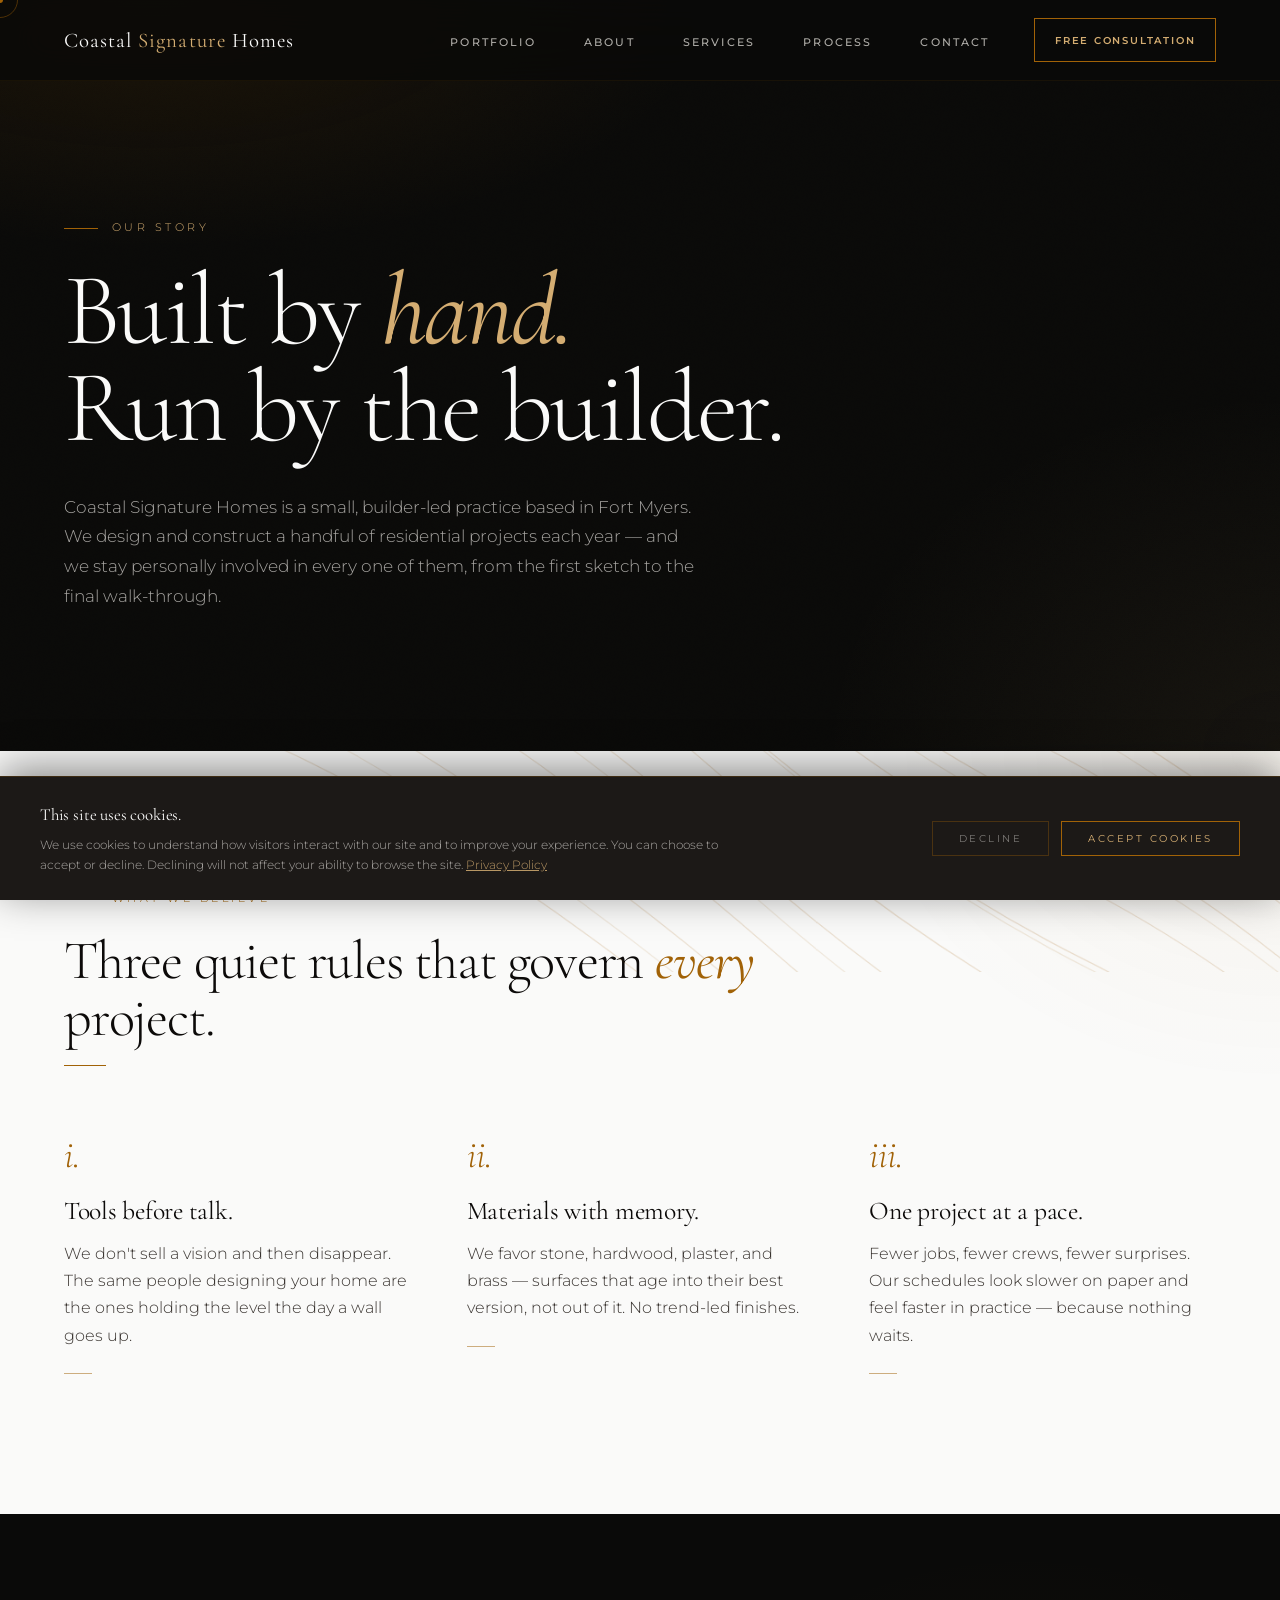
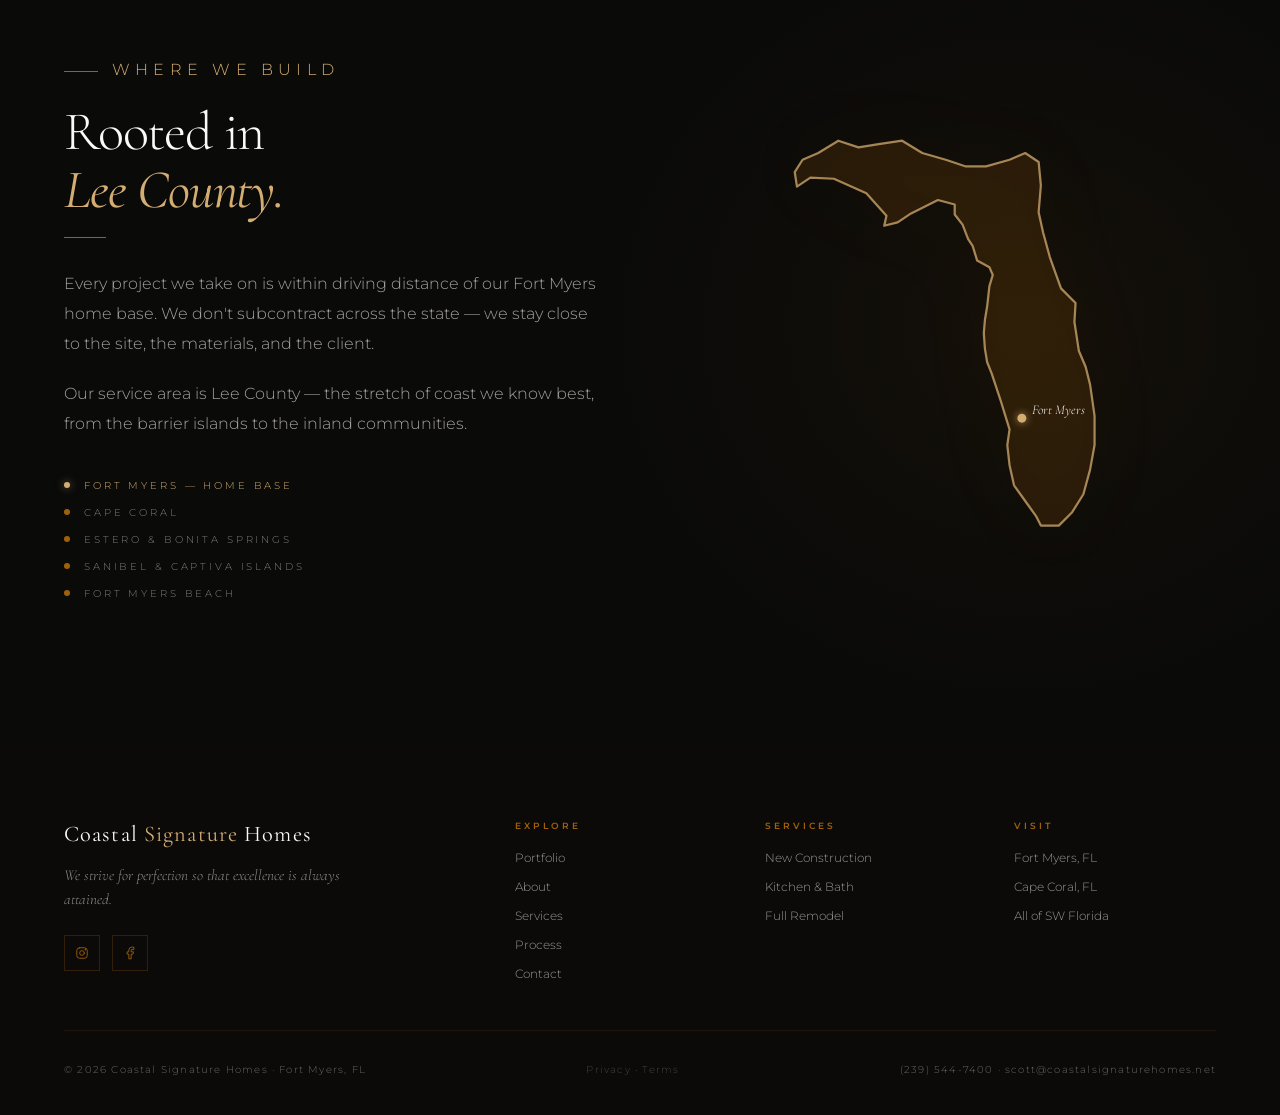
==== commit d9933559: "Add Privacy Policy and Terms of Use pages - New privacy.html — covers data collection, cookies, GDPR" ====
--- a/about.html
+++ b/about.html
@@ -300,6 +300,7 @@
   </div>
   <div class="ft-bottom">
     <span>© <span id="yr"></span> Coastal Signature Homes · Fort Myers, FL</span>
+    <span><a href="privacy.html" style="color:inherit;opacity:.6;text-decoration:none;">Privacy</a> · <a href="terms.html" style="color:inherit;opacity:.6;text-decoration:none;">Terms</a></span>
     <span>(239) 544-7400 · scott@coastalsignaturehomes.net</span>
   </div>
 </footer>
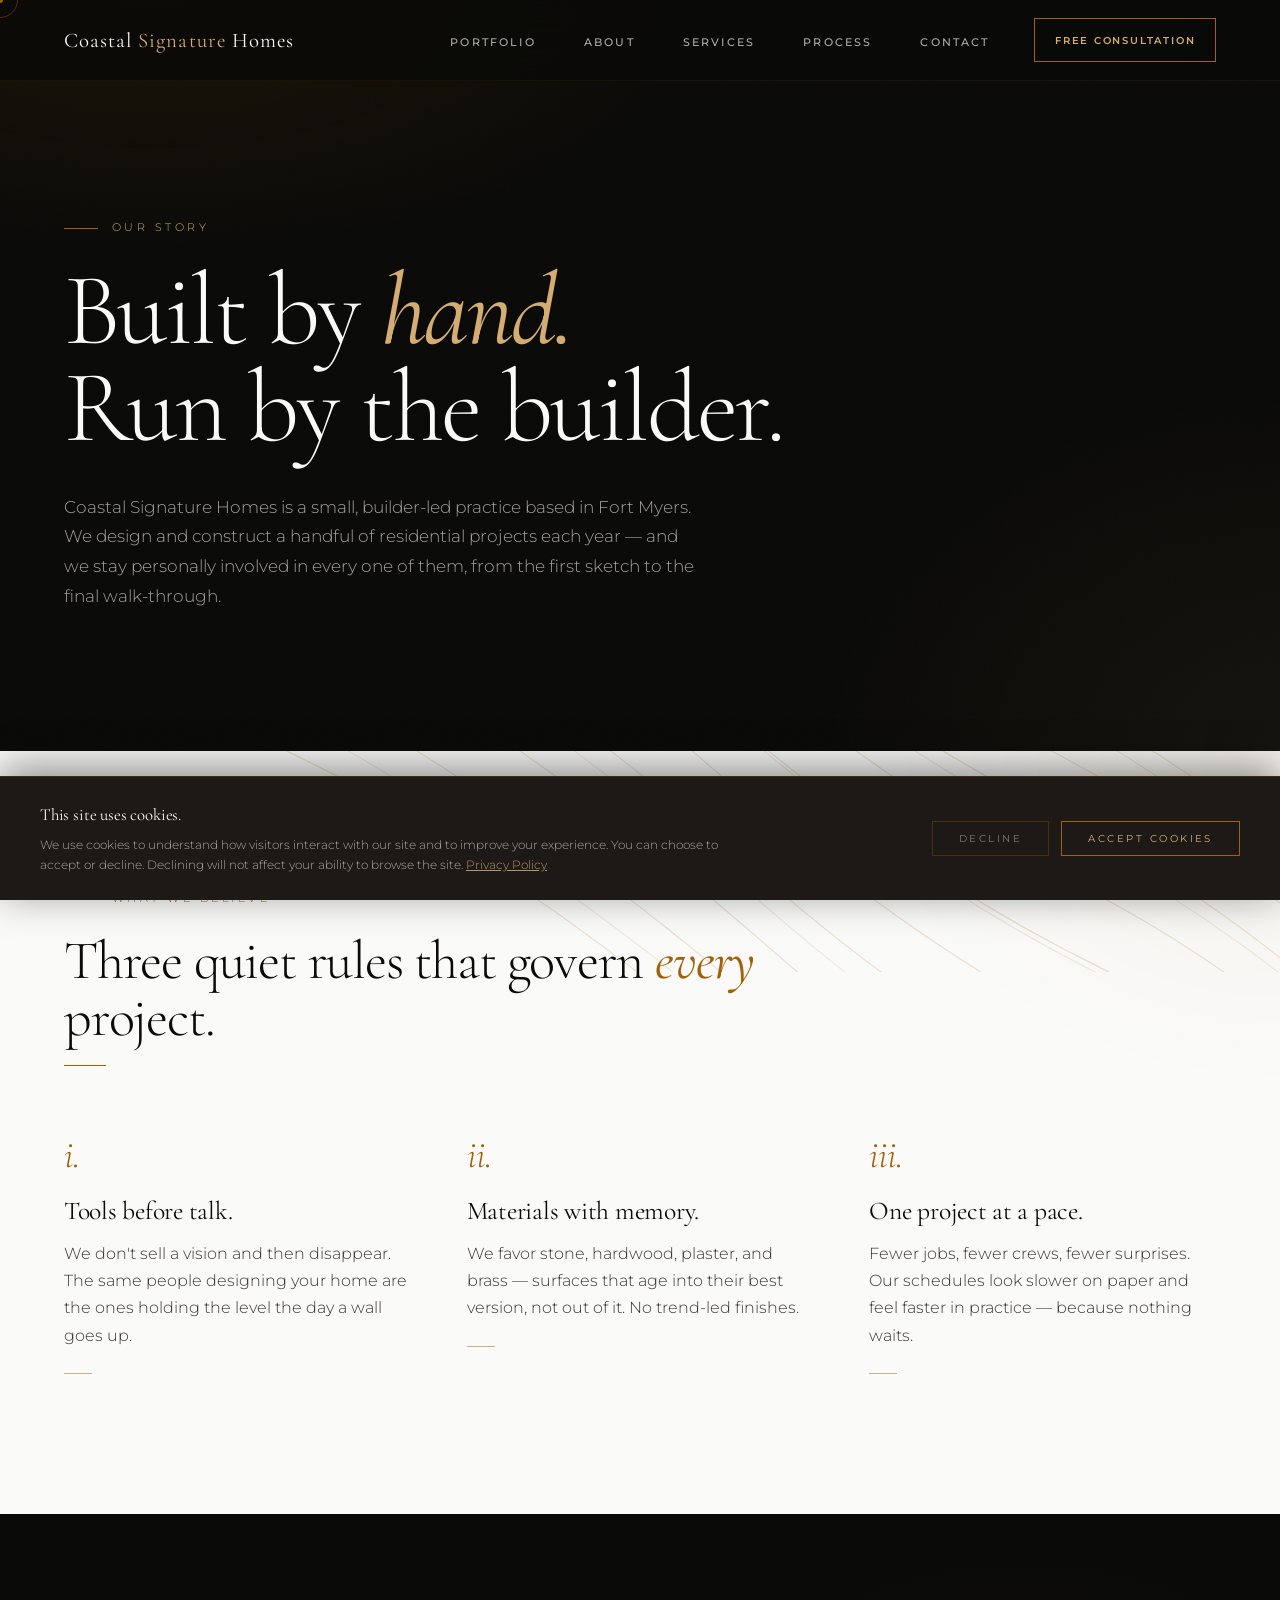
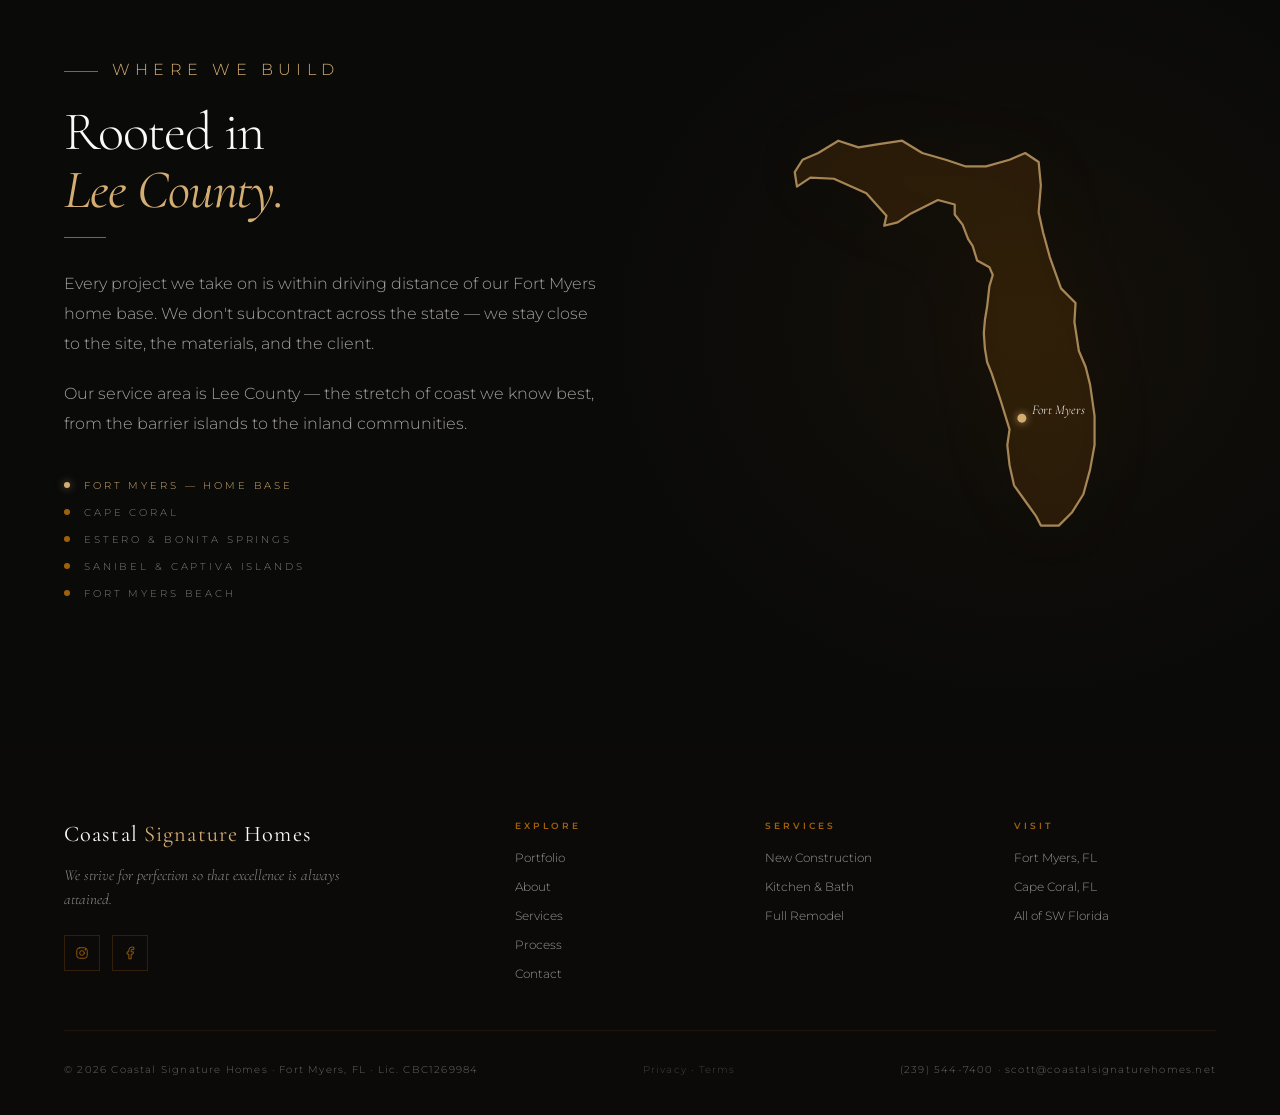
==== commit 899e77f5: "Legal compliance pass — license, claims, ADA, disclosures - Add CBC1269984 license number to all pag" ====
--- a/about.html
+++ b/about.html
@@ -299,7 +299,7 @@
     </div>
   </div>
   <div class="ft-bottom">
-    <span>© <span id="yr"></span> Coastal Signature Homes · Fort Myers, FL</span>
+    <span>© <span id="yr"></span> Coastal Signature Homes · Fort Myers, FL · Lic. CBC1269984</span>
     <span><a href="privacy.html" style="color:inherit;opacity:.6;text-decoration:none;">Privacy</a> · <a href="terms.html" style="color:inherit;opacity:.6;text-decoration:none;">Terms</a></span>
     <span>(239) 544-7400 · scott@coastalsignaturehomes.net</span>
   </div>
--- a/assets/site.css
+++ b/assets/site.css
@@ -1,3 +1,6 @@
+/* ========== ACCESSIBILITY ========== */
+.sr-only{position:absolute;width:1px;height:1px;padding:0;margin:-1px;overflow:hidden;clip:rect(0,0,0,0);white-space:nowrap;border:0;}
+
 /* ========== TOKENS ========== */
 :root {
   --csh-gold:#A16207; --csh-gold-lt:#d4ad72; --csh-gold-pale:#f0ddb0;
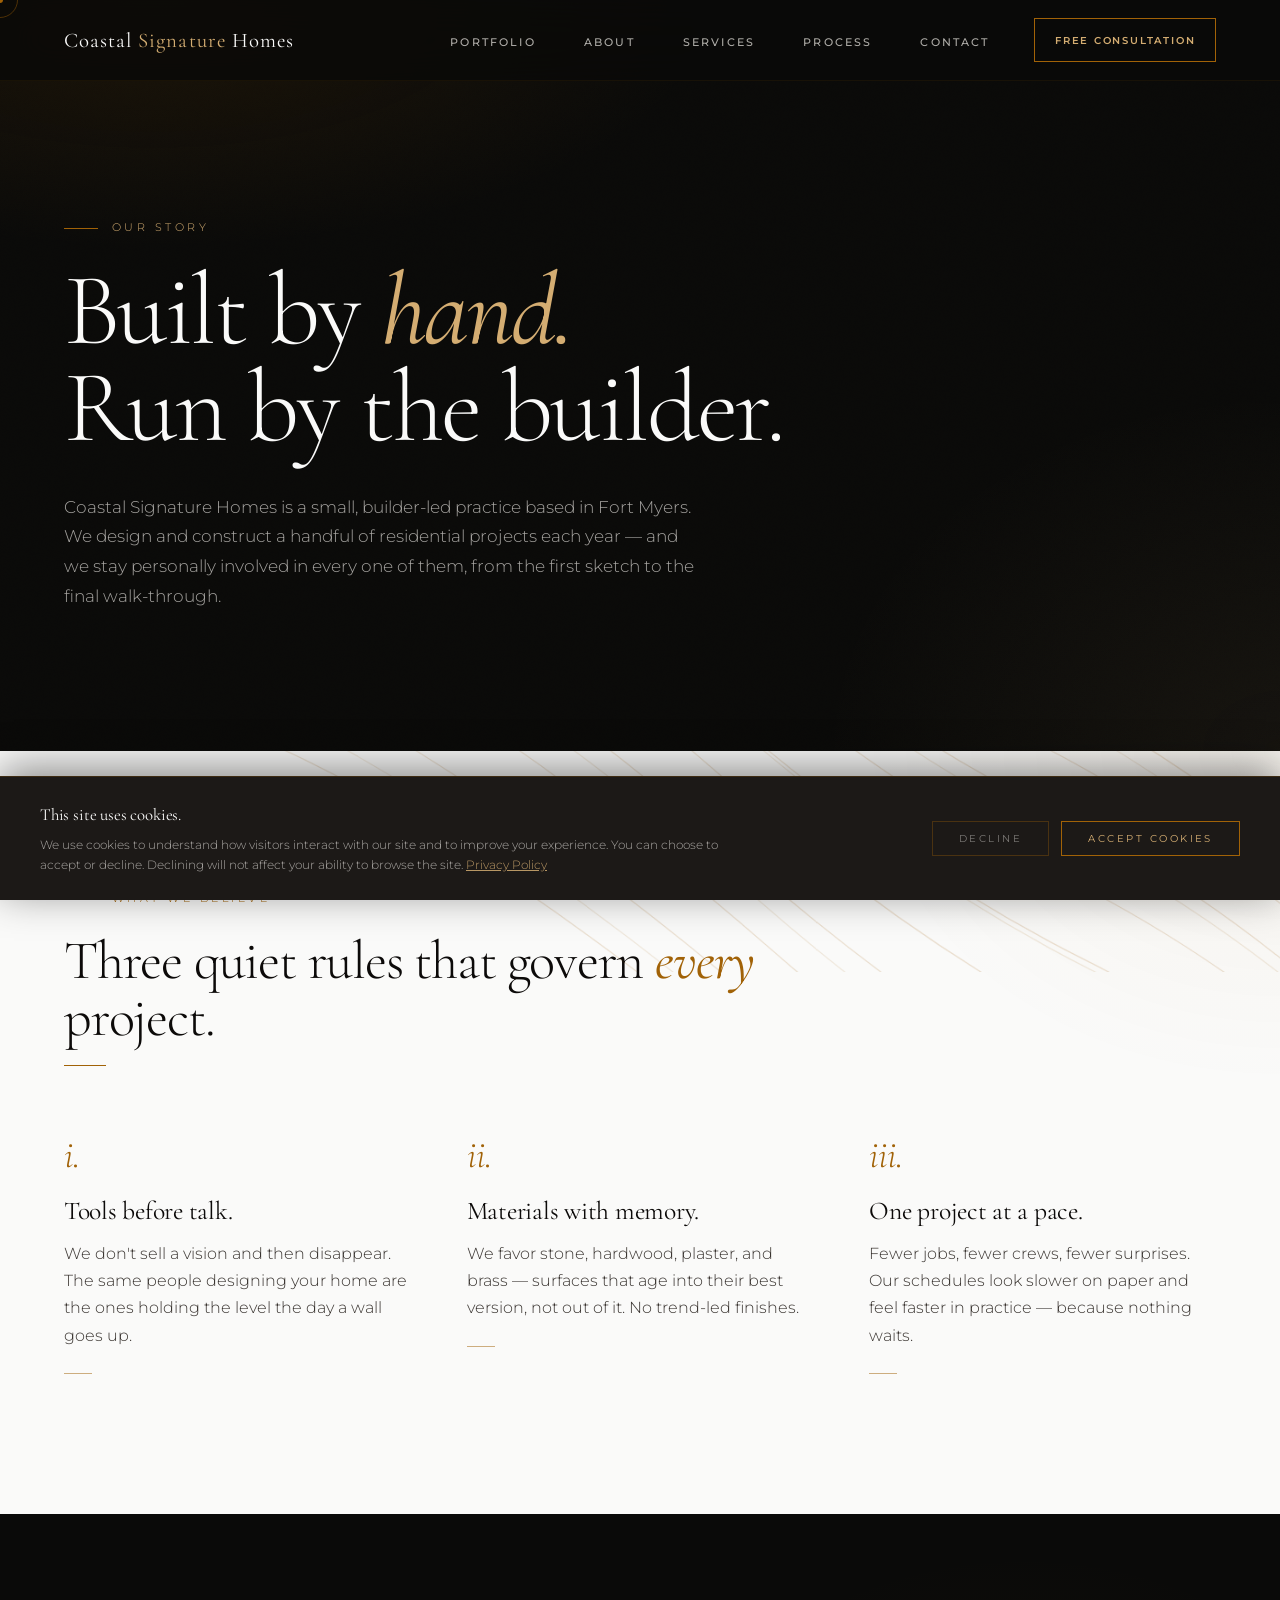
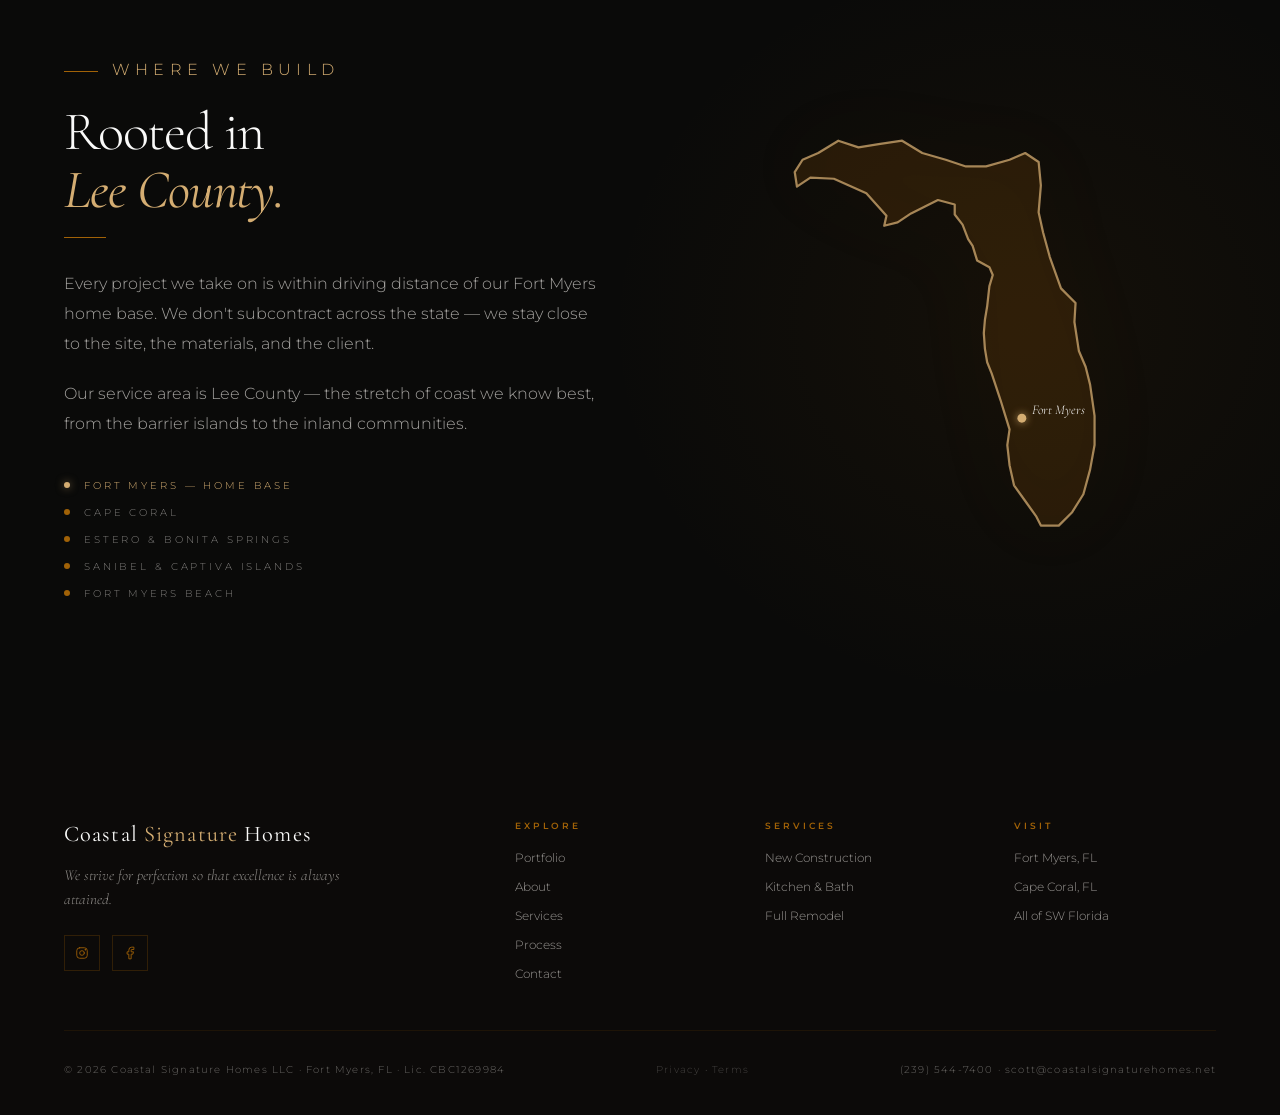
==== commit c3be7afa: "Add LLC designation to all footers and legal pages Co-Authored-By: Claude Sonnet 4.6 <noreply@anthro" ====
--- a/about.html
+++ b/about.html
@@ -299,7 +299,7 @@
     </div>
   </div>
   <div class="ft-bottom">
-    <span>© <span id="yr"></span> Coastal Signature Homes · Fort Myers, FL · Lic. CBC1269984</span>
+    <span>© <span id="yr"></span> Coastal Signature Homes LLC · Fort Myers, FL · Lic. CBC1269984</span>
     <span><a href="privacy.html" style="color:inherit;opacity:.6;text-decoration:none;">Privacy</a> · <a href="terms.html" style="color:inherit;opacity:.6;text-decoration:none;">Terms</a></span>
     <span>(239) 544-7400 · scott@coastalsignaturehomes.net</span>
   </div>
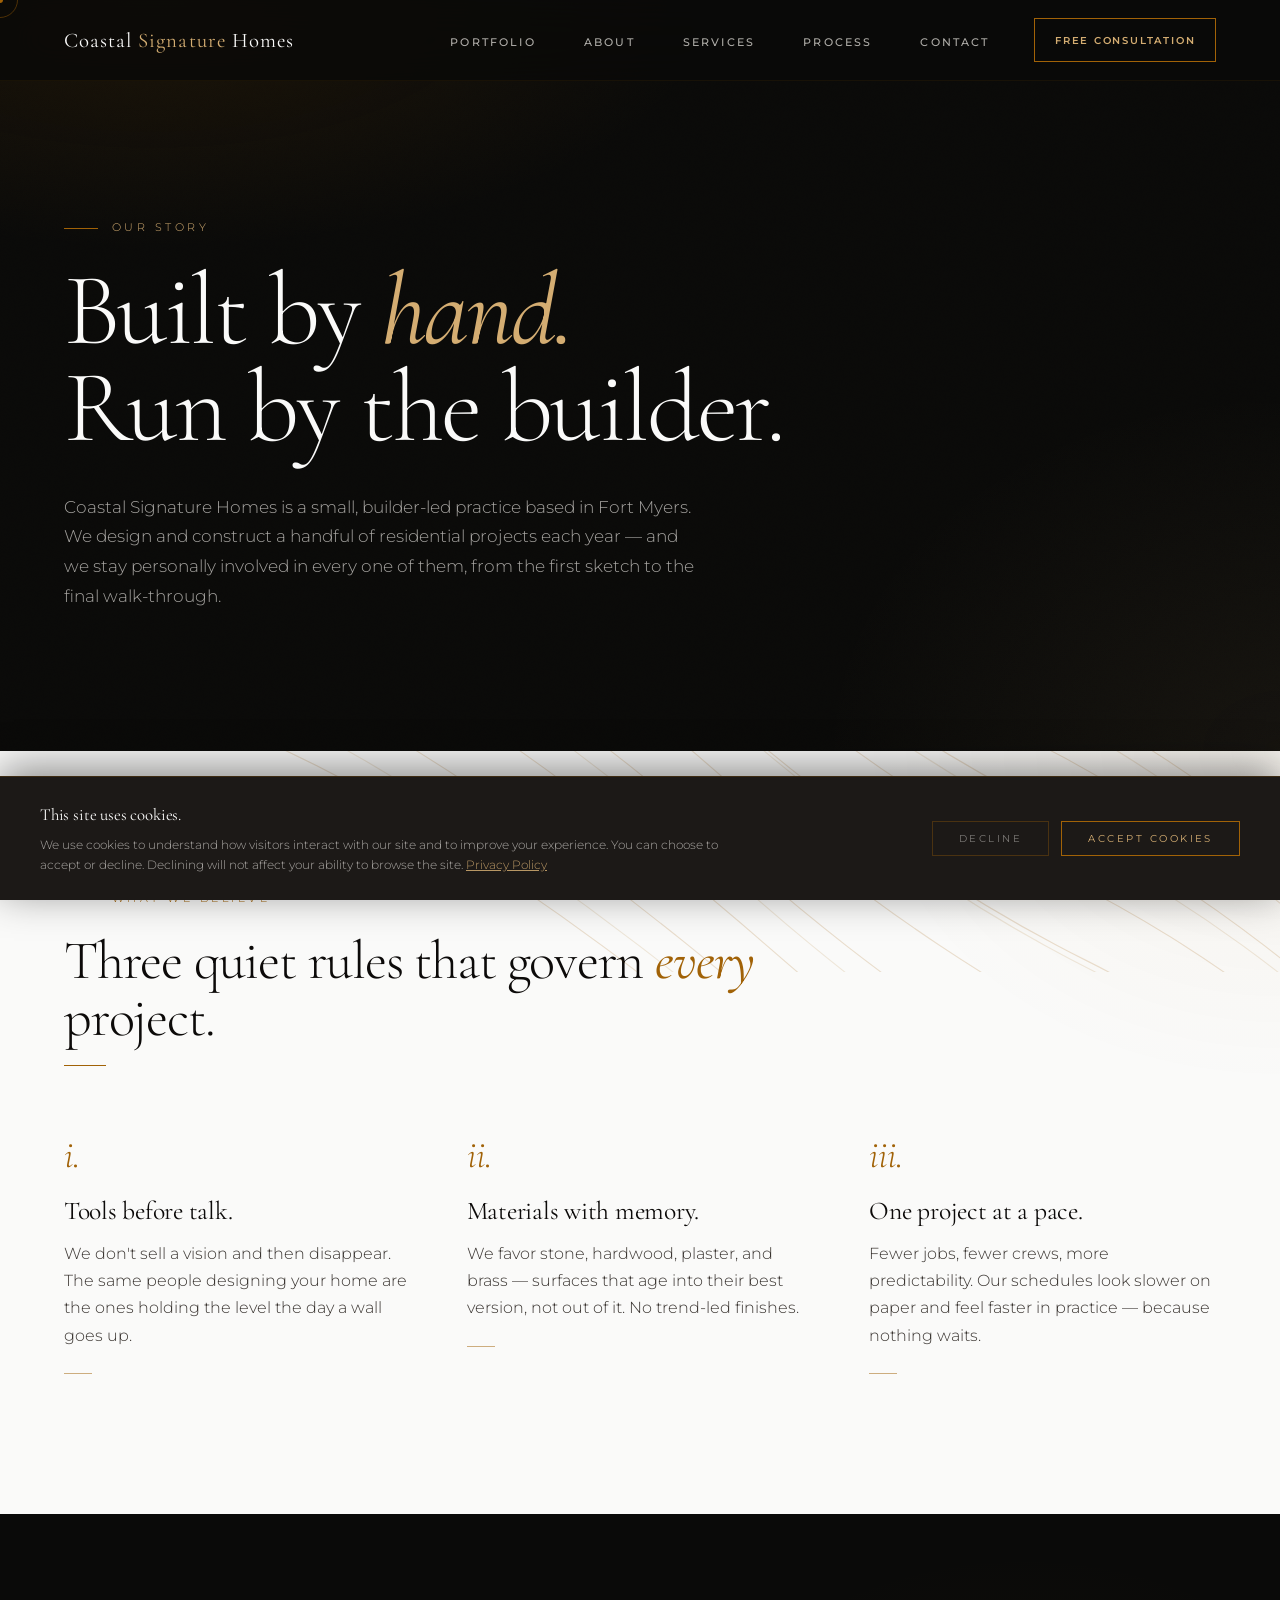
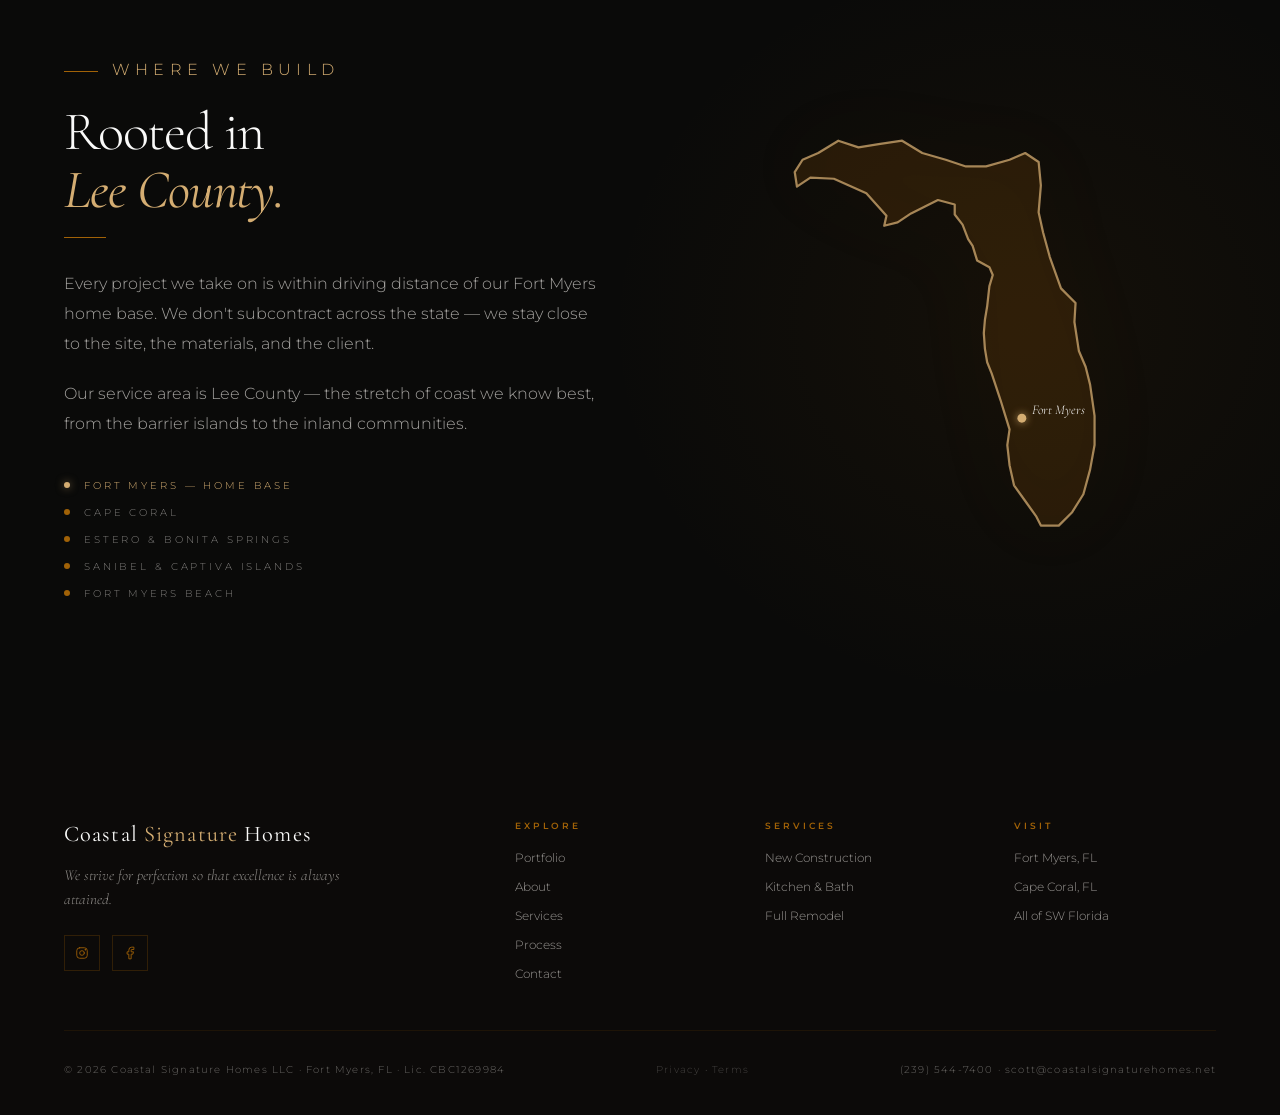
==== commit 2cd15528: "SEO and legal cleanup - Add sitemap.xml with all 6 public pages - Add robots.txt pointing to sitemap" ====
--- a/about.html
+++ b/about.html
@@ -212,7 +212,7 @@
       <div class="value csh-reveal csh-delay-2">
         <div class="v-num">iii.</div>
         <h3>One project at a pace.</h3>
-        <p>Fewer jobs, fewer crews, fewer surprises. Our schedules look slower on paper and feel faster in practice — because nothing waits.</p>
+        <p>Fewer jobs, fewer crews, more predictability. Our schedules look slower on paper and feel faster in practice — because nothing waits.</p>
       </div>
     </div>
   </div>
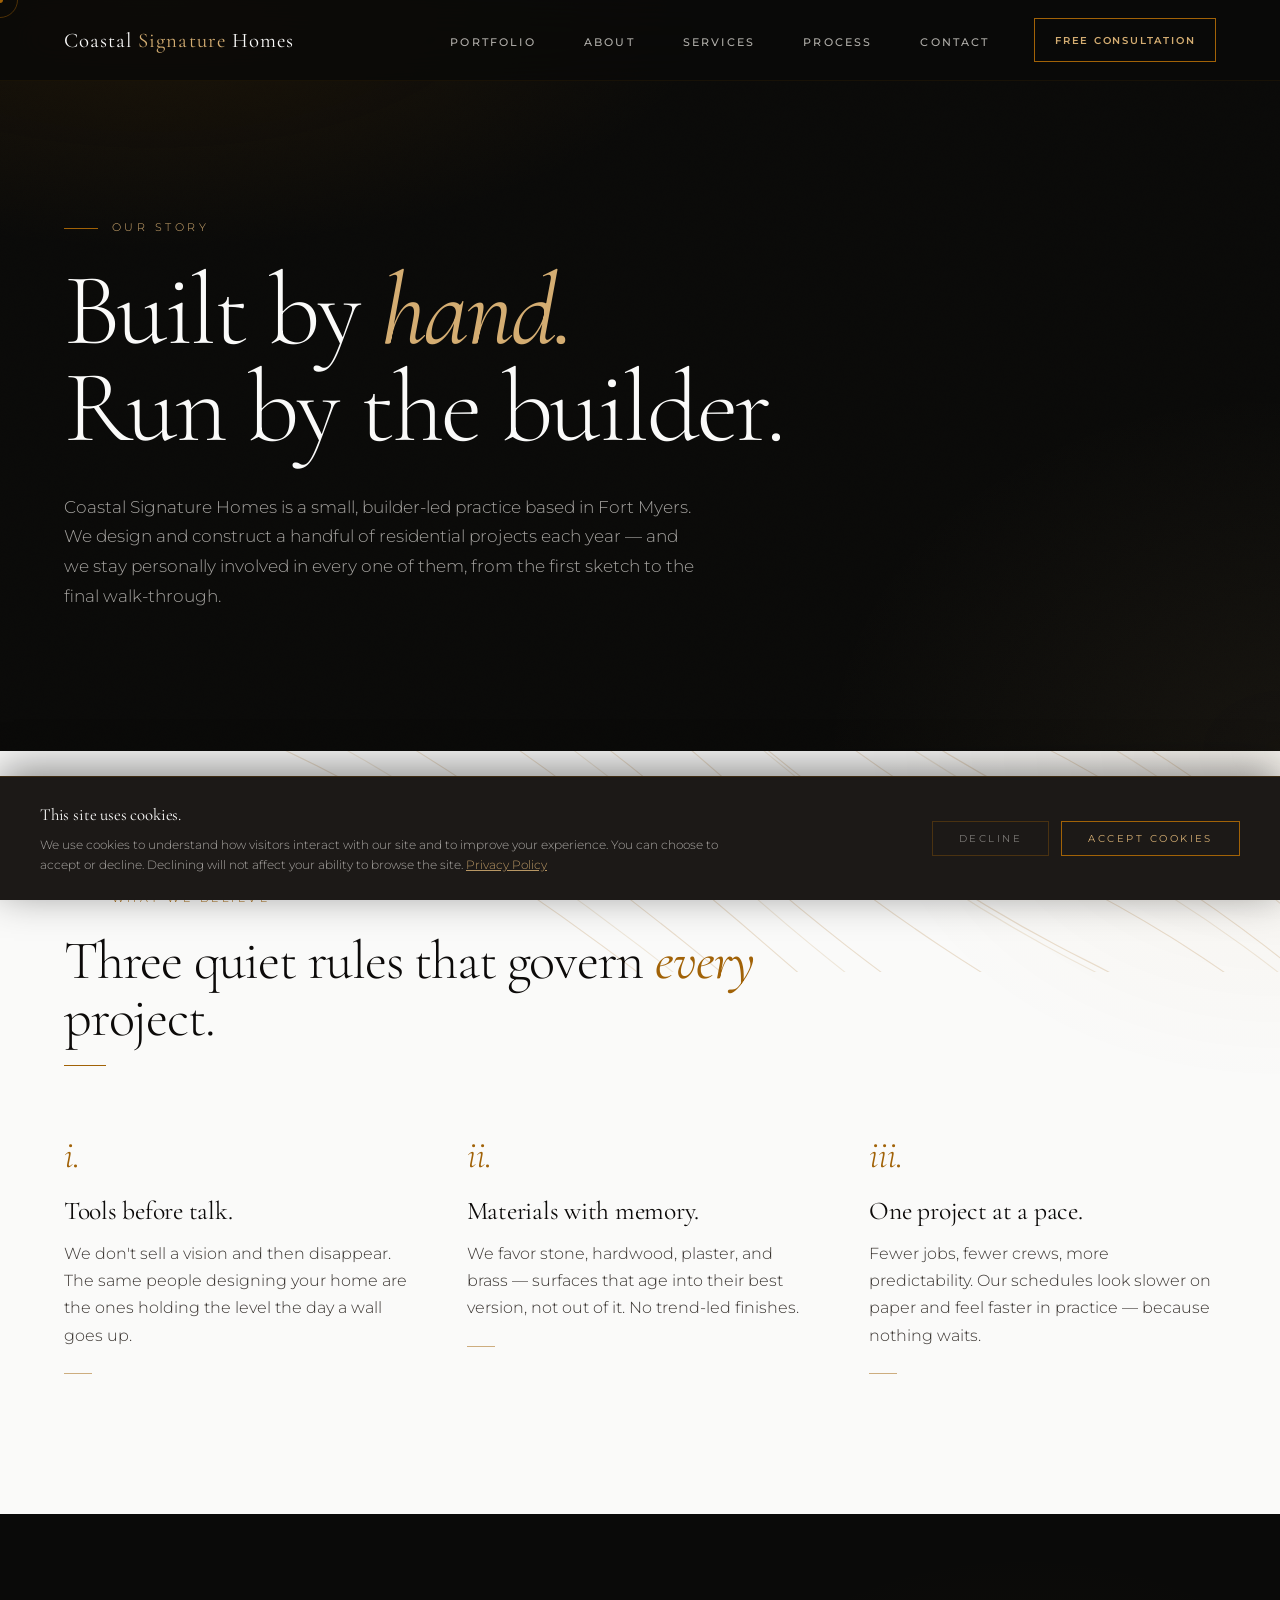
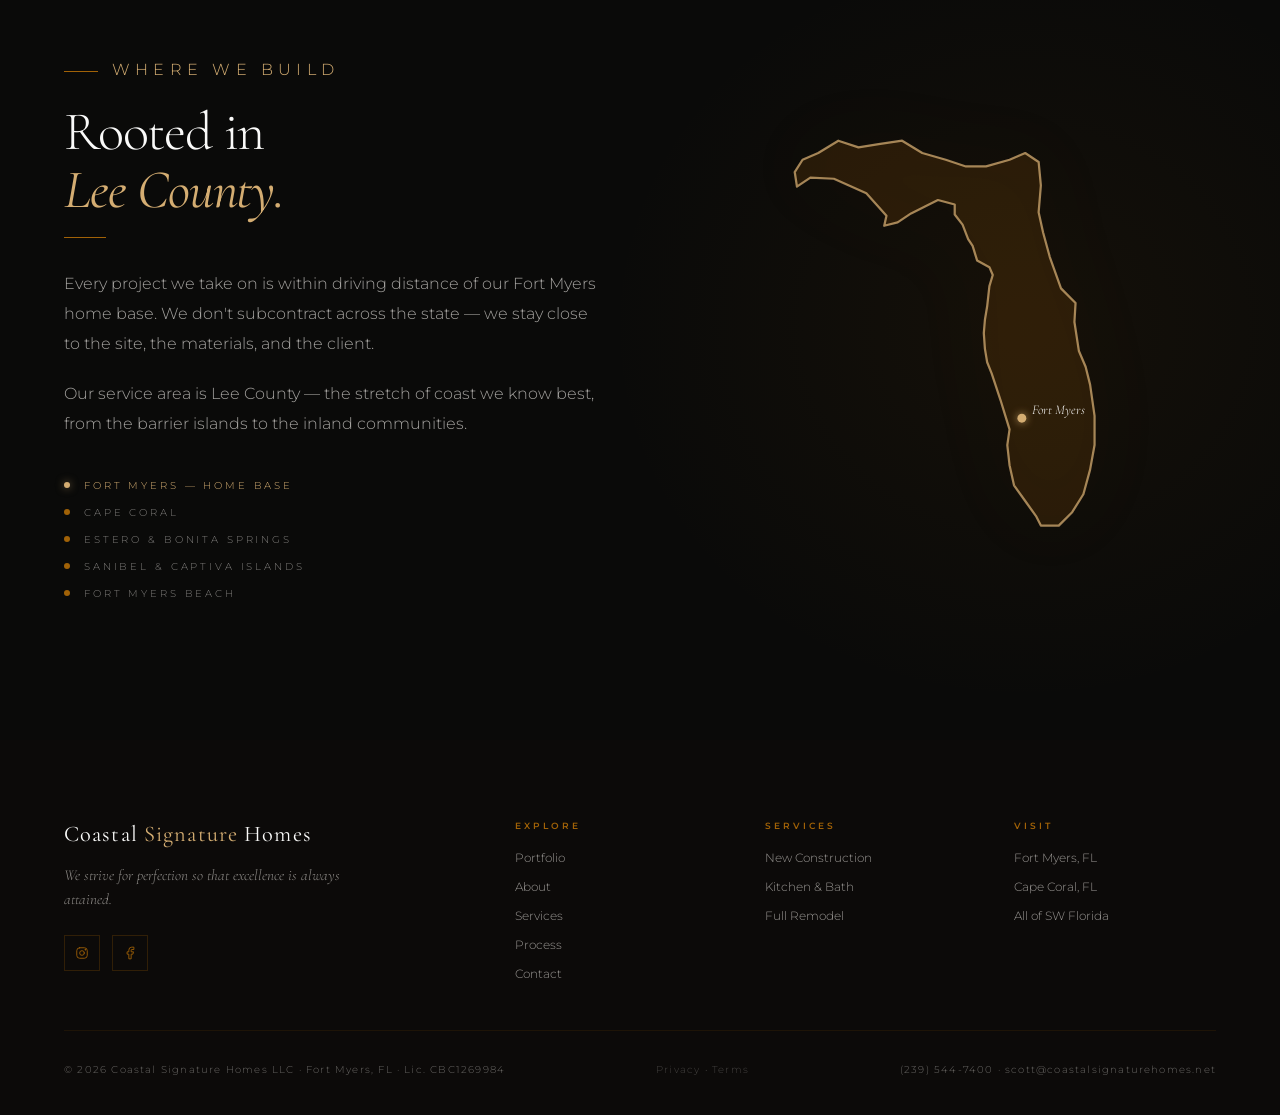
==== commit 37d5829b: "Fix canonical/og:url to clean URLs; add .html→clean 301 redirects - Strip .html from canonical and o" ====
--- a/about.html
+++ b/about.html
@@ -11,7 +11,7 @@
 <link rel="stylesheet" href="assets/site.css">
 
 <!-- SEO -->
-<link rel="canonical" href="https://coastalsignaturehomes.net/about.html" />
+<link rel="canonical" href="https://coastalsignaturehomes.net/about" />
 <meta name="robots" content="index,follow,max-image-preview:large" />
 <meta name="theme-color" content="#1C1917" />
 <meta name="geo.region" content="US-FL" /><meta name="geo.placename" content="Fort Myers" />
@@ -19,7 +19,7 @@
 <meta property="og:site_name" content="Coastal Signature Homes" />
 <meta property="og:title" content="About Coastal Signature Homes — Builder-led custom homes in SWFL" />
 <meta property="og:description" content="A small, builder-led team crafting custom homes and remodels across Fort Myers, Cape Coral, and Southwest Florida." />
-<meta property="og:url" content="https://coastalsignaturehomes.net/about.html" />
+<meta property="og:url" content="https://coastalsignaturehomes.net/about" />
 <meta property="og:image" content="https://coastalsignaturehomes.net/images/about-kitchen.jpeg" />
 <meta name="twitter:card" content="summary_large_image" />
 <meta name="twitter:title" content="About Coastal Signature Homes" />
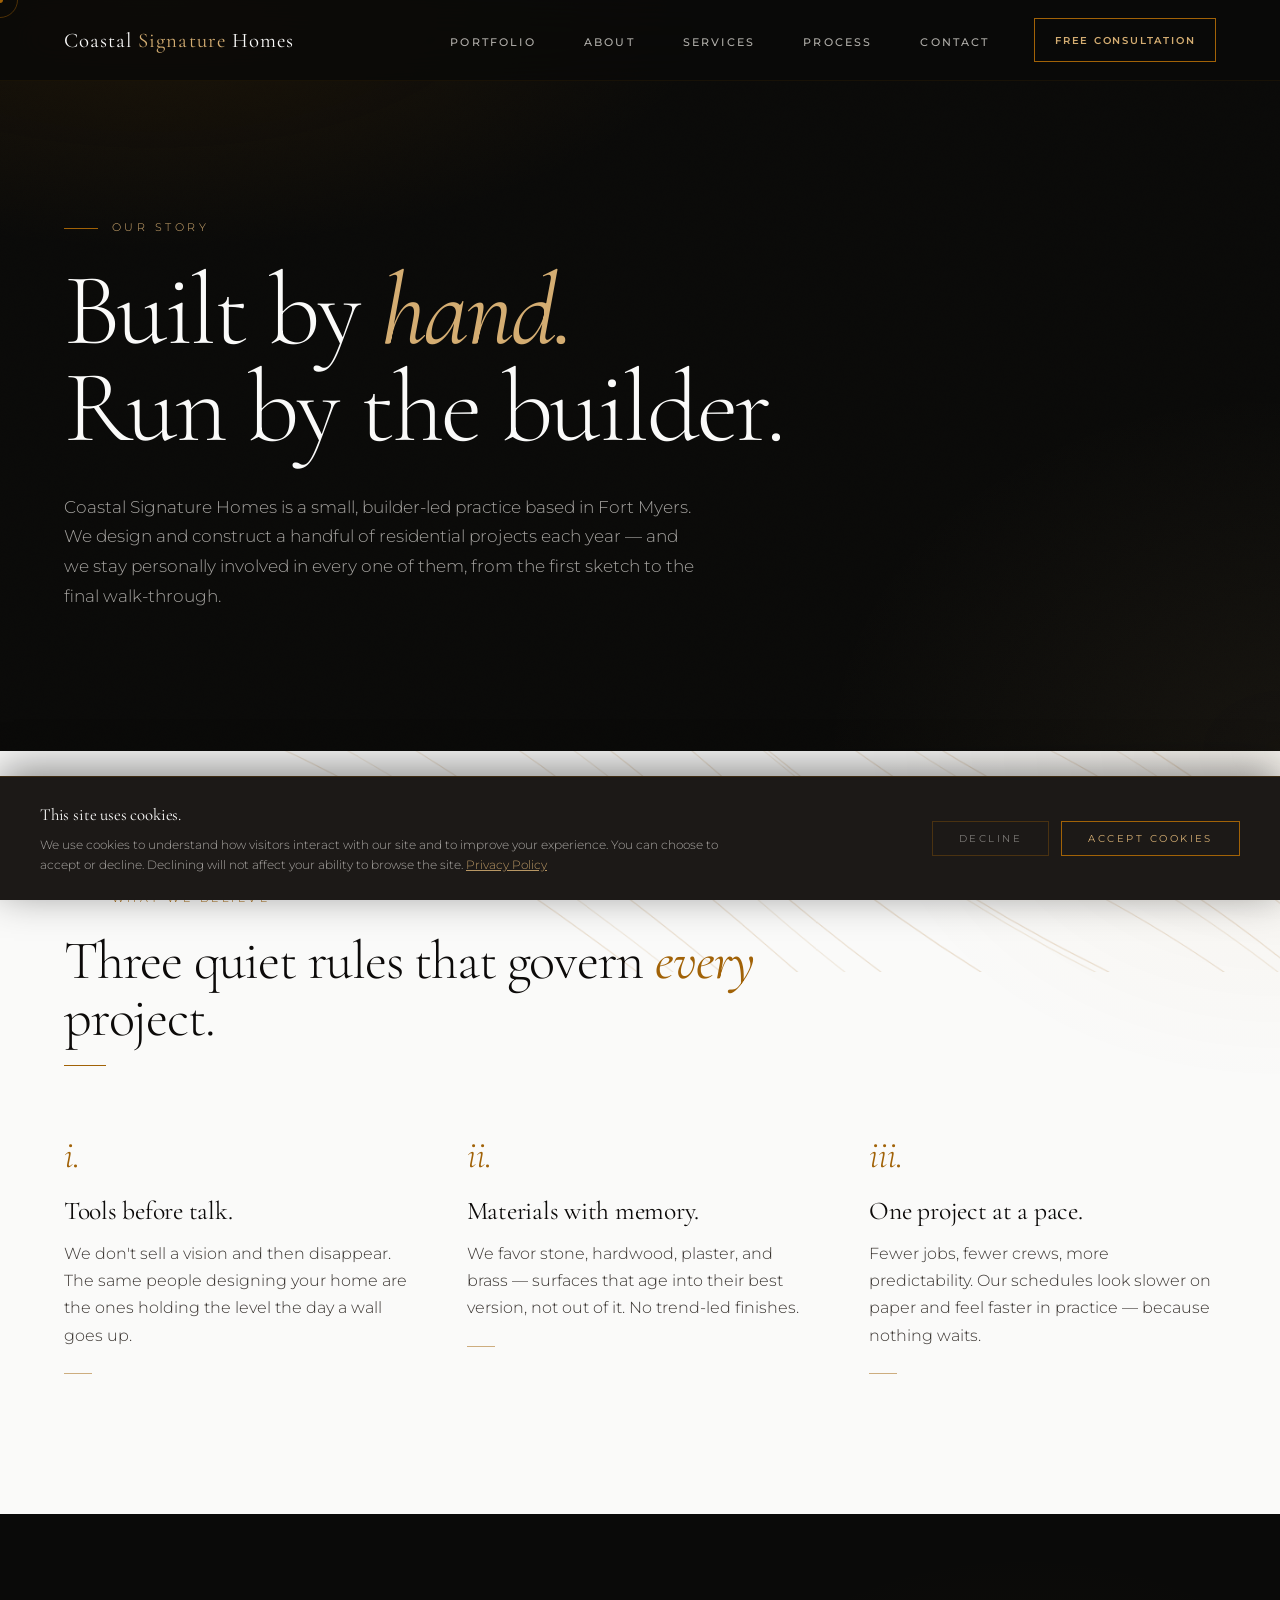
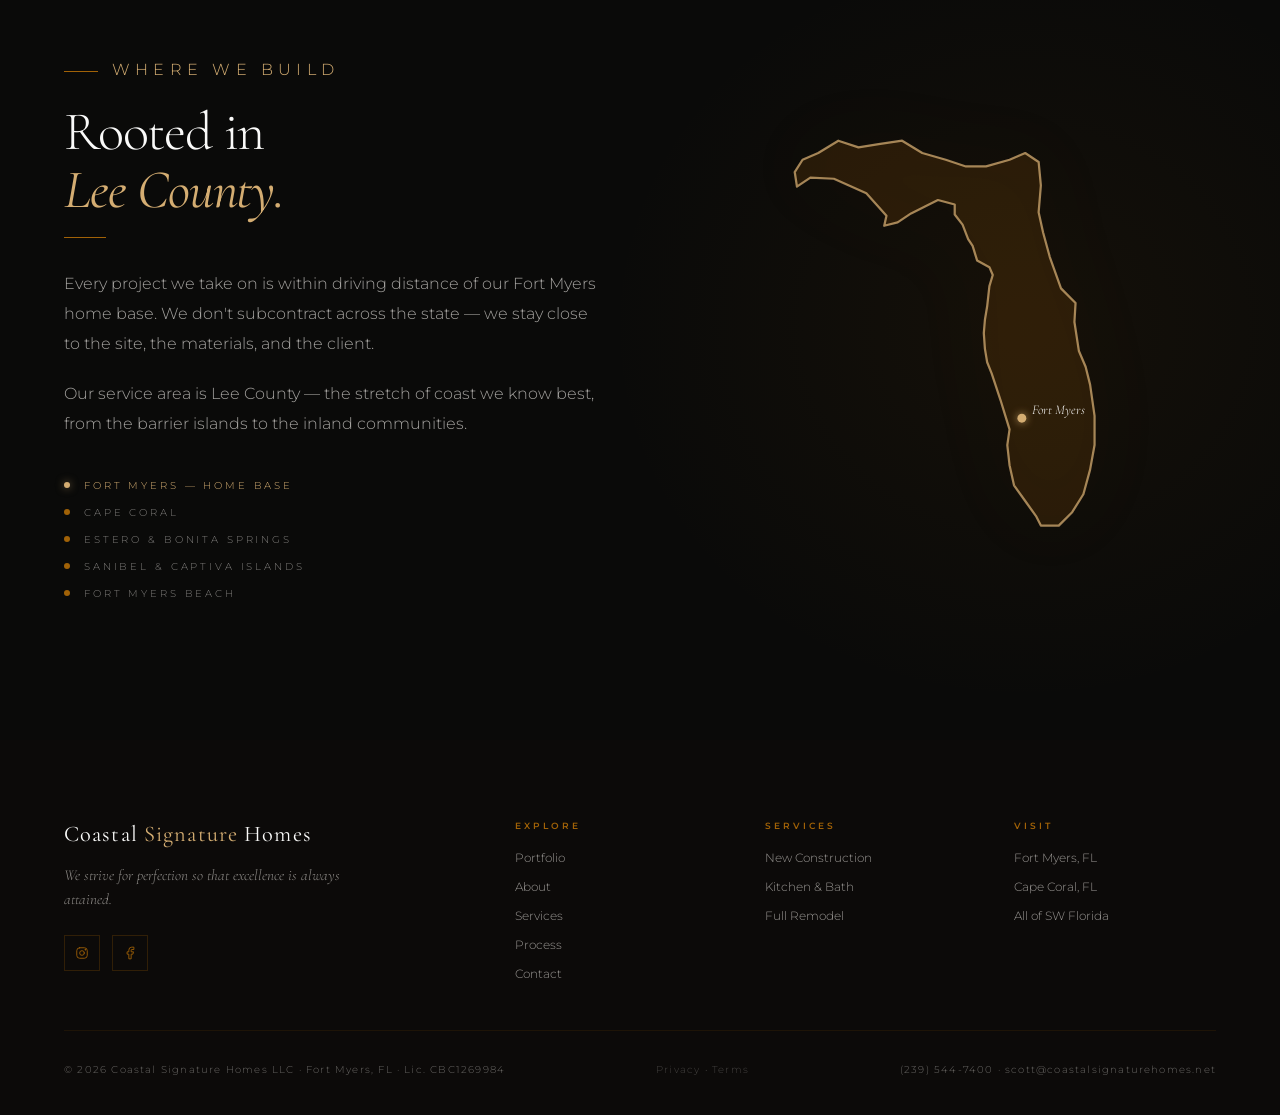
==== commit 0f4ed983: "Wire footer links to clean subpages and Services anchors Index footer linked to in-page anchors (#ab" ====
--- a/about.html
+++ b/about.html
@@ -156,21 +156,21 @@
     <svg viewBox="0 0 24 24" fill="none" stroke="currentColor" stroke-width="1.8" stroke-linecap="round" stroke-linejoin="round"><path d="M22 16.92v3a2 2 0 01-2.18 2 19.79 19.79 0 01-8.63-3.07A19.5 19.5 0 013.07 10.8 19.79 19.79 0 01.22 2.18 2 2 0 012.2 0h3a2 2 0 012 1.72 12.84 12.84 0 00.7 2.81 2 2 0 01-.45 2.11L6.91 7.09a16 16 0 006 6l.45-.45a2 2 0 012.11-.45 12.84 12.84 0 002.81.7A2 2 0 0122 14.92z"/></svg>
     Call Now
   </a>
-  <a class="cta-contact" href="contact.html" aria-label="Get a free consultation">
+  <a class="cta-contact" href="/contact" aria-label="Get a free consultation">
     Free Consult
     <svg viewBox="0 0 24 24" fill="none" stroke="currentColor" stroke-width="1.8" stroke-linecap="round" stroke-linejoin="round"><line x1="5" y1="12" x2="19" y2="12"/><polyline points="12 5 19 12 12 19"/></svg>
   </a>
 </aside>
 <a id="top"></a>
 <nav class="csh-nav scrolled" id="csh-nav">
-  <a href="index.html" class="csh-nav-brand c-link">Coastal <em>Signature</em> Homes</a>
+  <a href="/" class="csh-nav-brand c-link">Coastal <em>Signature</em> Homes</a>
   <ul class="csh-nav-list">
-    <li><a href="portfolio.html" class="csh-nav-lnk c-link">Portfolio</a></li>
-    <li><a href="about.html" class="csh-nav-lnk c-link is-active">About</a></li>
-    <li><a href="services.html" class="csh-nav-lnk c-link">Services</a></li>
-    <li><a href="process.html" class="csh-nav-lnk c-link">Process</a></li>
-    <li><a href="contact.html" class="csh-nav-lnk c-link">Contact</a></li>
-    <li><a href="contact.html" class="btn-wipe btn-nav c-link"><span>Free Consultation</span></a></li>
+    <li><a href="/portfolio" class="csh-nav-lnk c-link">Portfolio</a></li>
+    <li><a href="/about" class="csh-nav-lnk c-link is-active">About</a></li>
+    <li><a href="/services" class="csh-nav-lnk c-link">Services</a></li>
+    <li><a href="/process" class="csh-nav-lnk c-link">Process</a></li>
+    <li><a href="/contact" class="csh-nav-lnk c-link">Contact</a></li>
+    <li><a href="/contact" class="btn-wipe btn-nav c-link"><span>Free Consultation</span></a></li>
   </ul>
   <button class="hbr" id="hbr" aria-label="Open navigation" aria-expanded="false"><span></span><span></span><span></span></button>
 </nav>
@@ -178,12 +178,12 @@
   <button class="mob-close" id="mobClose" aria-label="Close menu" type="button">
     <svg width="20" height="20" viewBox="0 0 24 24" fill="none" stroke="currentColor" stroke-width="1.5" stroke-linecap="round" stroke-linejoin="round"><line x1="18" y1="6" x2="6" y2="18"/><line x1="6" y1="6" x2="18" y2="18"/></svg>
   </button>
-  <a href="index.html">Home</a>
-  <a href="portfolio.html">Portfolio</a>
-  <a href="about.html">About</a>
-  <a href="services.html">Services</a>
-  <a href="process.html">Process</a>
-  <a href="contact.html">Contact</a>
+  <a href="/">Home</a>
+  <a href="/portfolio">Portfolio</a>
+  <a href="/about">About</a>
+  <a href="/services">Services</a>
+  <a href="/process">Process</a>
+  <a href="/contact">Contact</a>
   <a href="tel:2395447400" style="color:var(--csh-gold); font-size:.72rem; letter-spacing:.28em; text-transform:uppercase; margin-top:8px; font-family:var(--font-body); font-weight:600;">(239) 544-7400</a>
 </div>
 <section class="sub-hero ">
@@ -278,7 +278,7 @@
 <footer class="ft csh-grain">
   <div class="ft-grid">
     <div>
-      <a href="index.html" class="ft-brand">Coastal <span>Signature</span> Homes</a>
+      <a href="/" class="ft-brand">Coastal <span>Signature</span> Homes</a>
       <p class="ft-tag">We strive for perfection so that excellence is always attained.</p>
       <div class="ft-social-row">
         <a href="#" class="ft-social c-link" aria-label="Instagram"><svg width="14" height="14" viewBox="0 0 24 24" fill="none" stroke="currentColor" stroke-width="1.5" stroke-linecap="round" stroke-linejoin="round"><rect x="3" y="3" width="18" height="18" rx="5"/><circle cx="12" cy="12" r="4"/><circle cx="17.5" cy="6.5" r="0.6" fill="currentColor"/></svg></a>
@@ -287,11 +287,11 @@
     </div>
     <div class="ft-col">
       <p class="ft-col-h">Explore</p>
-      <ul><li><a href="portfolio.html">Portfolio</a></li><li><a href="about.html">About</a></li><li><a href="services.html">Services</a></li><li><a href="process.html">Process</a></li><li><a href="contact.html">Contact</a></li></ul>
+      <ul><li><a href="/portfolio">Portfolio</a></li><li><a href="/about">About</a></li><li><a href="/services">Services</a></li><li><a href="/process">Process</a></li><li><a href="/contact">Contact</a></li></ul>
     </div>
     <div class="ft-col">
       <p class="ft-col-h">Services</p>
-      <ul><li><a href="services.html">New Construction</a></li><li><a href="services.html">Kitchen &amp; Bath</a></li><li><a href="services.html">Full Remodel</a></li></ul>
+      <ul><li><a href="/services#new-construction">New Construction</a></li><li><a href="/services#kitchen-bath">Kitchen &amp; Bath</a></li><li><a href="/services#full-remodel">Full Remodel</a></li></ul>
     </div>
     <div class="ft-col">
       <p class="ft-col-h">Visit</p>
@@ -300,7 +300,7 @@
   </div>
   <div class="ft-bottom">
     <span>© <span id="yr"></span> Coastal Signature Homes LLC · Fort Myers, FL · Lic. CBC1269984</span>
-    <span><a href="privacy.html" style="color:inherit;opacity:.6;text-decoration:none;">Privacy</a> · <a href="terms.html" style="color:inherit;opacity:.6;text-decoration:none;">Terms</a></span>
+    <span><a href="/privacy" style="color:inherit;opacity:.6;text-decoration:none;">Privacy</a> · <a href="/terms" style="color:inherit;opacity:.6;text-decoration:none;">Terms</a></span>
     <span>(239) 544-7400 · scott@coastalsignaturehomes.net</span>
   </div>
 </footer>
